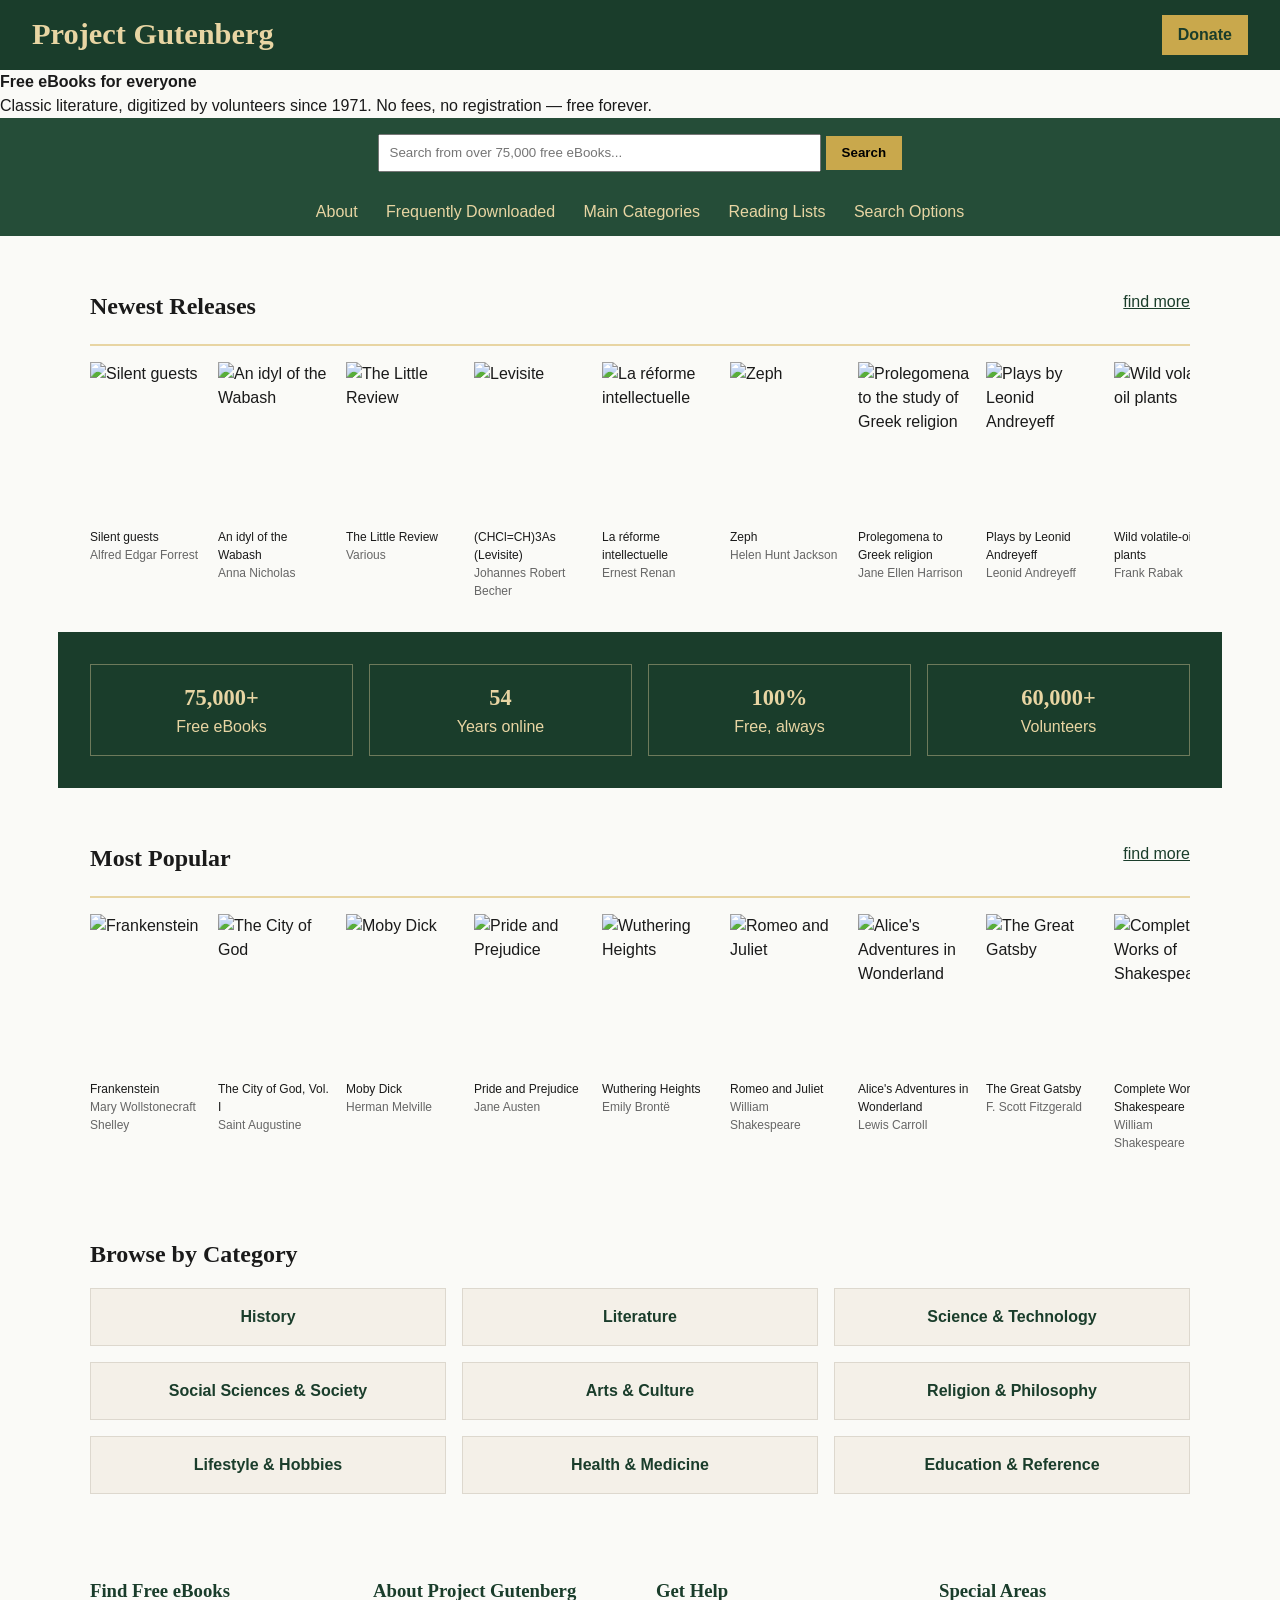
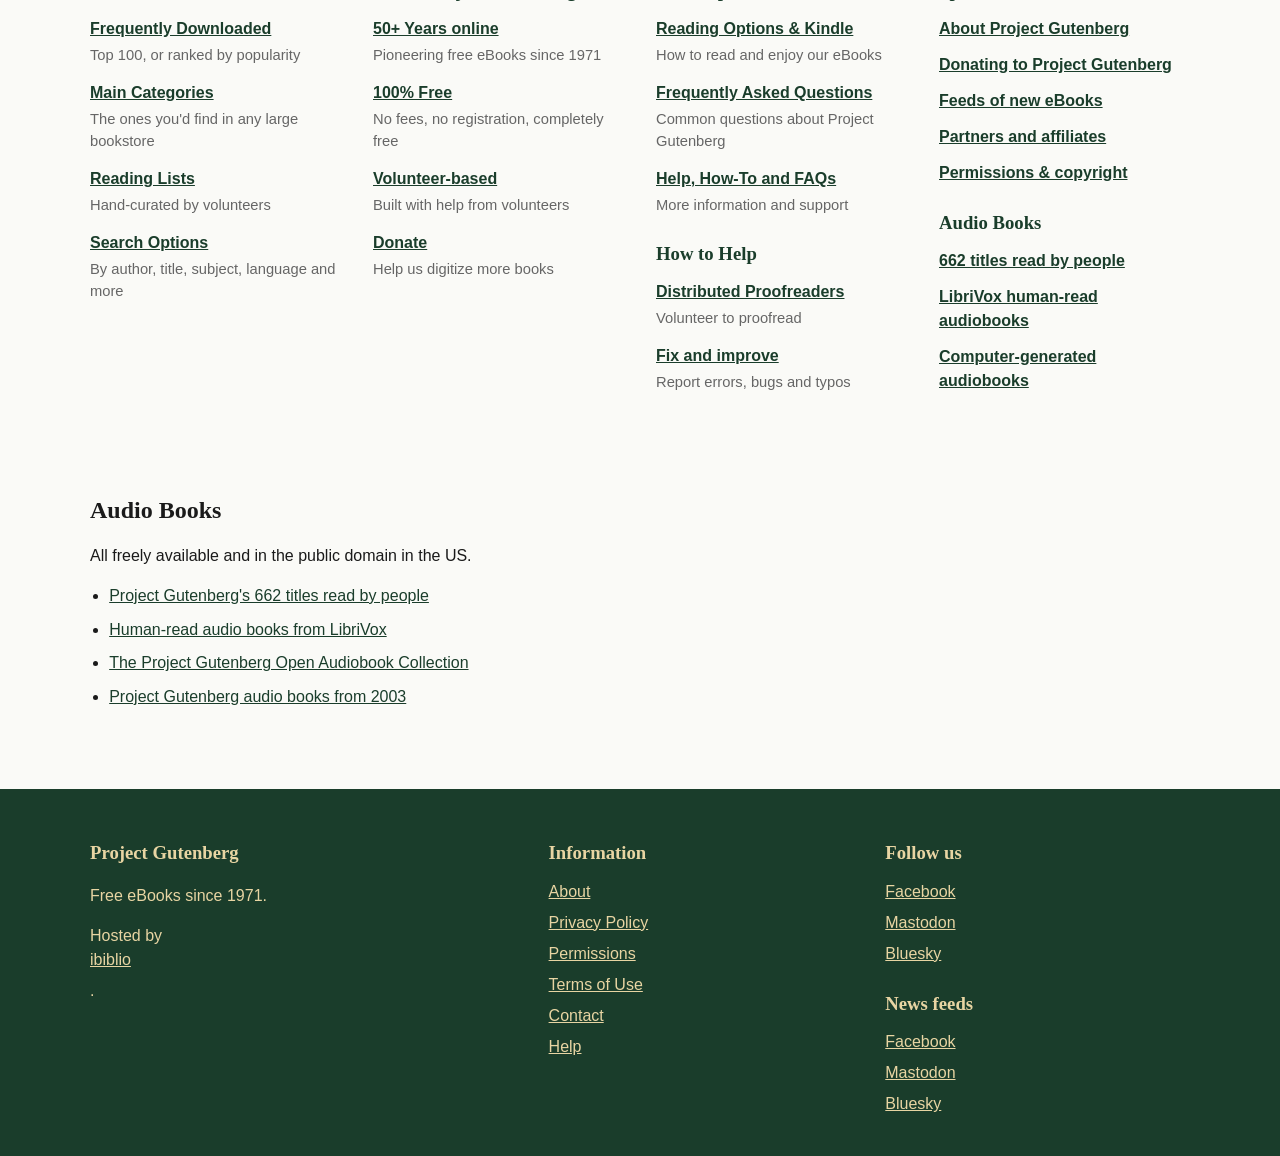
==== index.html @ 3a7bd83a "update the header" ====
<!DOCTYPE html>
<html lang="en">
<head>
  <meta charset="UTF-8">
  <meta name="viewport" content="width=device-width, initial-scale=1.0">
  <title>Free eBooks | Project Gutenberg</title>
  <link rel="stylesheet" href="style.css">
  <link href="https://fonts.googleapis.com/css2?family=Playfair+Display:wght@700&family=Source+Sans+3:wght@400;600&display=swap" rel="stylesheet">
</head>
<body>

  <header class="site-header">
    <div class="header-top">
      <a href="index.html" class="logo">Project Gutenberg</a>

      <a href="https://www.gutenberg.org/donate/" class="donate-btn">Donate</a>
    </div>

    <div>
      <strong>Free eBooks for everyone</strong><br>
      Classic literature, digitized by volunteers since 1971. No fees, no registration — free forever.
    </div>

    <div class="header-search">
      <form method="get" action="https://www.gutenberg.org/ebooks/search/">
        <input type="text" name="query" placeholder="Search from over 75,000 free eBooks...">
        <button type="submit">Search</button>
      </form>
    </div>

    <nav class="header-nav">
      <a href="about.html">About</a>
      <a href="frequently-downloaded.html">Frequently Downloaded</a>
      <a href="main-categories.html">Main Categories</a>
      <a href="reading-lists.html">Reading Lists</a>
      <a href="search-options.html">Search Options</a>
    </nav>
  </header>

  <main>

    <section class="shelf first-shelf">
      <div class="shelf-header">
        <h2>Newest Releases</h2>
        <a href="https://www.gutenberg.org/ebooks/search/?sort_order=release_date">find more</a>
      </div>

      <div class="book-row">
        <a href="https://www.gutenberg.org/ebooks/78254" class="book-card">
          <img src="https://www.gutenberg.org/cache/epub/78254/pg78254.cover.medium.jpg" alt="Silent guests">
          <span>Silent guests</span>
          <span class="book-author">Alfred Edgar Forrest</span>
        </a>

        <a href="https://www.gutenberg.org/ebooks/78253" class="book-card">
          <img src="https://www.gutenberg.org/cache/epub/78253/pg78253.cover.medium.jpg" alt="An idyl of the Wabash">
          <span>An idyl of the Wabash</span>
          <span class="book-author">Anna Nicholas</span>
        </a>

        <a href="https://www.gutenberg.org/ebooks/78252" class="book-card">
          <img src="https://www.gutenberg.org/cache/epub/78252/pg78252.cover.medium.jpg" alt="The Little Review">
          <span>The Little Review</span>
          <span class="book-author">Various</span>
        </a>

        <a href="https://www.gutenberg.org/ebooks/78251" class="book-card">
          <img src="https://www.gutenberg.org/cache/epub/78251/pg78251.cover.medium.jpg" alt="Levisite">
          <span>(CHCl=CH)3As (Levisite)</span>
          <span class="book-author">Johannes Robert Becher</span>
        </a>

        <a href="https://www.gutenberg.org/ebooks/78250" class="book-card">
          <img src="https://www.gutenberg.org/cache/epub/78250/pg78250.cover.medium.jpg" alt="La réforme intellectuelle">
          <span>La réforme intellectuelle</span>
          <span class="book-author">Ernest Renan</span>
        </a>

        <a href="https://www.gutenberg.org/ebooks/78249" class="book-card">
          <img src="https://www.gutenberg.org/cache/epub/78249/pg78249.cover.medium.jpg" alt="Zeph">
          <span>Zeph</span>
          <span class="book-author">Helen Hunt Jackson</span>
        </a>

        <a href="https://www.gutenberg.org/ebooks/78248" class="book-card">
          <img src="https://www.gutenberg.org/cache/epub/78248/pg78248.cover.medium.jpg" alt="Prolegomena to the study of Greek religion">
          <span>Prolegomena to Greek religion</span>
          <span class="book-author">Jane Ellen Harrison</span>
        </a>

        <a href="https://www.gutenberg.org/ebooks/78247" class="book-card">
          <img src="https://www.gutenberg.org/cache/epub/78247/pg78247.cover.medium.jpg" alt="Plays by Leonid Andreyeff">
          <span>Plays by Leonid Andreyeff</span>
          <span class="book-author">Leonid Andreyeff</span>
        </a>

        <a href="https://www.gutenberg.org/ebooks/78246" class="book-card">
          <img src="https://www.gutenberg.org/cache/epub/78246/pg78246.cover.medium.jpg" alt="Wild volatile-oil plants">
          <span>Wild volatile-oil plants</span>
          <span class="book-author">Frank Rabak</span>
        </a>

        <a href="https://www.gutenberg.org/ebooks/78245" class="book-card">
          <img src="https://www.gutenberg.org/cache/epub/78245/pg78245.cover.medium.jpg" alt="The Mudfog papers">
          <span>The Mudfog papers</span>
          <span class="book-author">Charles Dickens</span>
        </a>
      </div>
    </section>

    <section class="stats-strip">
      <div class="stats-grid">
        <div class="stat-box">
          <strong>75,000+</strong>
          <span>Free eBooks</span>
        </div>
        <div class="stat-box">
          <strong>54</strong>
          <span>Years online</span>
        </div>
        <div class="stat-box">
          <strong>100%</strong>
          <span>Free, always</span>
        </div>
        <div class="stat-box">
          <strong>60,000+</strong>
          <span>Volunteers</span>
        </div>
      </div>
    </section>

    <section class="shelf">
      <div class="shelf-header">
        <h2>Most Popular</h2>
        <a href="https://www.gutenberg.org/ebooks/search/?sort_order=downloads">find more</a>
      </div>

      <div class="book-row">
        <a href="https://www.gutenberg.org/ebooks/84" class="book-card">
          <img src="https://www.gutenberg.org/cache/epub/84/pg84.cover.medium.jpg" alt="Frankenstein">
          <span>Frankenstein</span>
          <span class="book-author">Mary Wollstonecraft Shelley</span>
        </a>

        <a href="https://www.gutenberg.org/ebooks/45304" class="book-card">
          <img src="https://www.gutenberg.org/cache/epub/45304/pg45304.cover.medium.jpg" alt="The City of God">
          <span>The City of God, Vol. I</span>
          <span class="book-author">Saint Augustine</span>
        </a>

        <a href="https://www.gutenberg.org/ebooks/2701" class="book-card">
          <img src="https://www.gutenberg.org/cache/epub/2701/pg2701.cover.medium.jpg" alt="Moby Dick">
          <span>Moby Dick</span>
          <span class="book-author">Herman Melville</span>
        </a>

        <a href="https://www.gutenberg.org/ebooks/1342" class="book-card">
          <img src="https://www.gutenberg.org/cache/epub/1342/pg1342.cover.medium.jpg" alt="Pride and Prejudice">
          <span>Pride and Prejudice</span>
          <span class="book-author">Jane Austen</span>
        </a>

        <a href="https://www.gutenberg.org/ebooks/768" class="book-card">
          <img src="https://www.gutenberg.org/cache/epub/768/pg768.cover.medium.jpg" alt="Wuthering Heights">
          <span>Wuthering Heights</span>
          <span class="book-author">Emily Brontë</span>
        </a>

        <a href="https://www.gutenberg.org/ebooks/1513" class="book-card">
          <img src="https://www.gutenberg.org/cache/epub/1513/pg1513.cover.medium.jpg" alt="Romeo and Juliet">
          <span>Romeo and Juliet</span>
          <span class="book-author">William Shakespeare</span>
        </a>

        <a href="https://www.gutenberg.org/ebooks/11" class="book-card">
          <img src="https://www.gutenberg.org/cache/epub/11/pg11.cover.medium.jpg" alt="Alice's Adventures in Wonderland">
          <span>Alice's Adventures in Wonderland</span>
          <span class="book-author">Lewis Carroll</span>
        </a>

        <a href="https://www.gutenberg.org/ebooks/64317" class="book-card">
          <img src="https://www.gutenberg.org/cache/epub/64317/pg64317.cover.medium.jpg" alt="The Great Gatsby">
          <span>The Great Gatsby</span>
          <span class="book-author">F. Scott Fitzgerald</span>
        </a>

        <a href="https://www.gutenberg.org/ebooks/100" class="book-card">
          <img src="https://www.gutenberg.org/cache/epub/100/pg100.cover.medium.jpg" alt="Complete Works of Shakespeare">
          <span>Complete Works of Shakespeare</span>
          <span class="book-author">William Shakespeare</span>
        </a>

        <a href="https://www.gutenberg.org/ebooks/2641" class="book-card">
          <img src="https://www.gutenberg.org/cache/epub/2641/pg2641.cover.medium.jpg" alt="A Room with a View">
          <span>A Room with a View</span>
          <span class="book-author">E. M. Forster</span>
        </a>
      </div>
    </section>

    <section class="categories">
      <h2>Browse by Category</h2>
      <div class="category-grid">
        <a href="https://www.gutenberg.org/ebooks/categories.html#history">History</a>
        <a href="https://www.gutenberg.org/ebooks/categories.html#literature">Literature</a>
        <a href="https://www.gutenberg.org/ebooks/categories.html#science-technology">Science &amp; Technology</a>
        <a href="https://www.gutenberg.org/ebooks/categories.html#social-sciences-society">Social Sciences &amp; Society</a>
        <a href="https://www.gutenberg.org/ebooks/categories.html#arts-culture">Arts &amp; Culture</a>
        <a href="https://www.gutenberg.org/ebooks/categories.html#religion-philosophy">Religion &amp; Philosophy</a>
        <a href="https://www.gutenberg.org/ebooks/categories.html#lifestyle-hobbies">Lifestyle &amp; Hobbies</a>
        <a href="https://www.gutenberg.org/ebooks/categories.html#health-medicine">Health &amp; Medicine</a>
        <a href="https://www.gutenberg.org/ebooks/categories.html#education-reference">Education &amp; Reference</a>
      </div>
    </section>

    <section class="links-section">
      <div class="links-col">
        <h3>Find Free eBooks</h3>
        <div class="link-item">
          <a href="https://www.gutenberg.org/browse/scores/top">Frequently Downloaded</a>
          <p>Top 100, or ranked by popularity</p>
        </div>
        <div class="link-item">
          <a href="https://www.gutenberg.org/ebooks/categories">Main Categories</a>
          <p>The ones you'd find in any large bookstore</p>
        </div>
        <div class="link-item">
          <a href="https://www.gutenberg.org/ebooks/bookshelf/">Reading Lists</a>
          <p>Hand-curated by volunteers</p>
        </div>
        <div class="link-item">
          <a href="https://www.gutenberg.org/ebooks/">Search Options</a>
          <p>By author, title, subject, language and more</p>
        </div>
      </div>

      <div class="links-col">
        <h3>About Project Gutenberg</h3>
        <div class="link-item">
          <a href="https://www.gutenberg.org/about/background/50years.html">50+ Years online</a>
          <p>Pioneering free eBooks since 1971</p>
        </div>
        <div class="link-item">
          <a href="https://www.gutenberg.org/about/">100% Free</a>
          <p>No fees, no registration, completely free</p>
        </div>
        <div class="link-item">
          <a href="https://www.gutenberg.org/about/">Volunteer-based</a>
          <p>Built with help from volunteers</p>
        </div>
        <div class="link-item">
          <a href="https://www.gutenberg.org/donate/">Donate</a>
          <p>Help us digitize more books</p>
        </div>
      </div>

      <div class="links-col">
        <h3>Get Help</h3>
        <div class="link-item">
          <a href="https://www.gutenberg.org/help/reading_options.html">Reading Options &amp; Kindle</a>
          <p>How to read and enjoy our eBooks</p>
        </div>
        <div class="link-item">
          <a href="https://www.gutenberg.org/help/faq.html">Frequently Asked Questions</a>
          <p>Common questions about Project Gutenberg</p>
        </div>
        <div class="link-item">
          <a href="https://www.gutenberg.org/help/">Help, How-To and FAQs</a>
          <p>More information and support</p>
        </div>

        <h3 class="subheading">How to Help</h3>
        <div class="link-item">
          <a href="https://www.pgdp.net">Distributed Proofreaders</a>
          <p>Volunteer to proofread</p>
        </div>
        <div class="link-item">
          <a href="https://www.gutenberg.org/help/errata.html">Fix and improve</a>
          <p>Report errors, bugs and typos</p>
        </div>
      </div>

      <div class="links-col">
        <h3>Special Areas</h3>
        <div class="link-list">
          <a href="https://www.gutenberg.org/about/">About Project Gutenberg</a>
          <a href="https://www.gutenberg.org/donate/">Donating to Project Gutenberg</a>
          <a href="https://www.gutenberg.org/ebooks/feeds.html">Feeds of new eBooks</a>
          <a href="https://www.gutenberg.org/about/partners_affiliates.html">Partners and affiliates</a>
          <a href="https://www.gutenberg.org/policy/permission.html">Permissions &amp; copyright</a>
        </div>

        <h3 class="subheading">Audio Books</h3>
        <div class="link-list">
          <a href="https://www.gutenberg.org/browse/categories/1">662 titles read by people</a>
          <a href="https://librivox.org">LibriVox human-read audiobooks</a>
          <a href="https://www.gutenberg.org/browse/categories/2">Computer-generated audiobooks</a>
        </div>
      </div>
    </section>

    <section class="audio-section">
      <h2>Audio Books</h2>
      <p>All freely available and in the public domain in the US.</p>
      <ul>
        <li><a href="https://www.gutenberg.org/browse/categories/1">Project Gutenberg's 662 titles read by people</a></li>
        <li><a href="https://librivox.org">Human-read audio books from LibriVox</a></li>
        <li><a href="https://marhamilresearch4.blob.core.windows.net/gutenberg-public/Website/index.html">The Project Gutenberg Open Audiobook Collection</a></li>
        <li><a href="https://www.gutenberg.org/browse/categories/2">Project Gutenberg audio books from 2003</a></li>
      </ul>
    </section>

  </main>

  <footer class="site-footer">
    <div class="footer-grid">
      <div>
        <h3>Project Gutenberg</h3>
        <p>Free eBooks since 1971.</p>
        <p>Hosted by <a href="https://www.ibiblio.org/">ibiblio</a>.</p>
      </div>

      <div>
        <h3>Information</h3>
        <a href="https://www.gutenberg.org/about/">About</a>
        <a href="https://www.gutenberg.org/policy/privacy_policy.html">Privacy Policy</a>
        <a href="https://www.gutenberg.org/policy/permission.html">Permissions</a>
        <a href="https://www.gutenberg.org/policy/terms_of_use.html">Terms of Use</a>
        <a href="https://www.gutenberg.org/about/contact_information.html">Contact</a>
        <a href="https://www.gutenberg.org/help/">Help</a>
      </div>

      <div>
        <h3>Follow us</h3>
        <a href="https://www.facebook.com/project.gutenberg">Facebook</a>
        <a href="https://mastodon.social/@gutenberg_org" rel="me">Mastodon</a>
        <a href="https://bsky.app/profile/gutenberg.org" rel="me">Bluesky</a>

        <h3 class="footer-space">News feeds</h3>
        <a href="https://www.facebook.com/gutenberg.new">Facebook</a>
        <a href="https://mastodon.social/@gutenberg_new" rel="me">Mastodon</a>
        <a href="https://bsky.app/profile/new.gutenberg.org" rel="me">Bluesky</a>
      </div>
    </div>
  </footer>

</body>
</html>
---- style.css ----
body {
  margin: 0;
  font-family: Arial, sans-serif;
  line-height: 1.5;
  background: #fafaf7;
  color: #1a1a1a;
}

img {
  max-width: 100%;
  display: block;
}

a {
  color: #1a3d2b;
}

h1, h2, h3 {
  font-family: Georgia, serif;
  margin-bottom: 0.75rem;
}

section {
  max-width: 1100px;
  margin: 0 auto;
  padding: 2rem;
}

/* header */
.site-header {
  position: sticky;
  top: 0;
}

.header-top {
  background: #1a3d2b;
  padding: 0.75rem 2rem;
  display: flex;
  justify-content: space-between;
  align-items: center;
}

.logo {
  color: #e8d5a3;
  text-decoration: none;
  font-family: Georgia, serif;
  font-size: 1.9rem;
  font-weight: bold;
}

.donate-btn {
  background: #c9a84c;
  color: #1a3d2b;
  padding: 0.5rem 1rem;
  text-decoration: none;
  font-weight: bold;
}

.header-tagline {
  background: #1a3d2b;
  color: #e8d5a3;
  text-align: center;
  padding: 0 2rem 1rem;
}

.header-tagline p {
  margin: 0 0 0.2rem 0;
}

.header-tagline span {
  color: #f5f5f5;
  font-size: 0.95rem;
}

.header-search {
  background: #254d38;
  text-align: center;
  padding: 1rem 2rem;
}

.header-search form {
  max-width: 600px;
  margin: 0 auto;
}

.header-search input {
  width: 70%;
  padding: 0.6rem;
}

.header-search button {
  padding: 0.6rem 1rem;
  background: #c9a84c;
  border: none;
  font-weight: bold;
}

.header-nav {
  background: #254d38;
  text-align: center;
  padding: 0.75rem 2rem;
}

.header-nav a {
  color: #e8d5a3;
  text-decoration: none;
  margin: 0 0.75rem;
}

/* shared blocks */
.shelf-header {
  display: flex;
  justify-content: space-between;
  align-items: center;
  border-bottom: 2px solid #e8d5a3;
  margin-bottom: 1rem;
  padding-bottom: 0.5rem;
}

.book-row {
  display: flex;
  gap: 1rem;
  overflow-x: auto;
}

.book-card {
  width: 112px;
  flex: 0 0 112px;
  text-decoration: none;
  color: #1a1a1a;
}

.book-card img {
  width: 112px;
  height: 160px;
  object-fit: cover;
  margin-bottom: 0.4rem;
}

.book-card span {
  display: block;
  font-size: 0.75rem;
}

.book-author {
  color: #666;
  font-size: 0.7rem;
}

/* stats */
.stats-strip {
  background: #1a3d2b;
  padding: 2rem;
}

.stats-grid {
  max-width: 1100px;
  margin: 0 auto;
  display: flex;
  gap: 1rem;
  justify-content: space-between;
}

.stat-box {
  flex: 1;
  text-align: center;
  border: 1px solid rgba(232, 213, 163, 0.4);
  padding: 1rem 0.5rem;
  color: #e8d5a3;
}

.stat-box strong {
  display: block;
  font-family: Georgia, serif;
  font-size: 1.4rem;
}

/* categories and links */
.category-grid {
  display: grid;
  grid-template-columns: repeat(3, 1fr);
  gap: 1rem;
  margin-top: 1rem;
}

.category-grid a {
  display: block;
  background: #f4f0e8;
  border: 1px solid #ddd8ce;
  text-align: center;
  padding: 1rem;
  text-decoration: none;
  font-weight: bold;
}

.links-section {
  display: grid;
  grid-template-columns: repeat(4, 1fr);
  gap: 2rem;
}

.links-col h3 {
  color: #1a3d2b;
}

.links-col a {
  display: block;
  margin-top: 0.75rem;
  font-weight: bold;
}

.links-col p {
  margin-top: 0.2rem;
  color: #666;
  font-size: 0.92rem;
}

.subheading,
.footer-space {
  margin-top: 1.5rem;
}

.audio-section ul,
.audio-section ol {
  padding-left: 1.2rem;
}

.audio-section li {
  margin-bottom: 0.6rem;
}

/* footer */
.site-footer {
  background: #1a3d2b;
  padding: 2rem;
  margin-top: 2rem;
}

.footer-grid {
  max-width: 1100px;
  margin: 0 auto;
  display: grid;
  grid-template-columns: 1.4fr 1fr 1fr;
  gap: 2rem;
}

.site-footer h3,
.site-footer p,
.site-footer a {
  color: #e8d5a3;
}

.site-footer a {
  display: block;
  margin-bottom: 0.45rem;
}
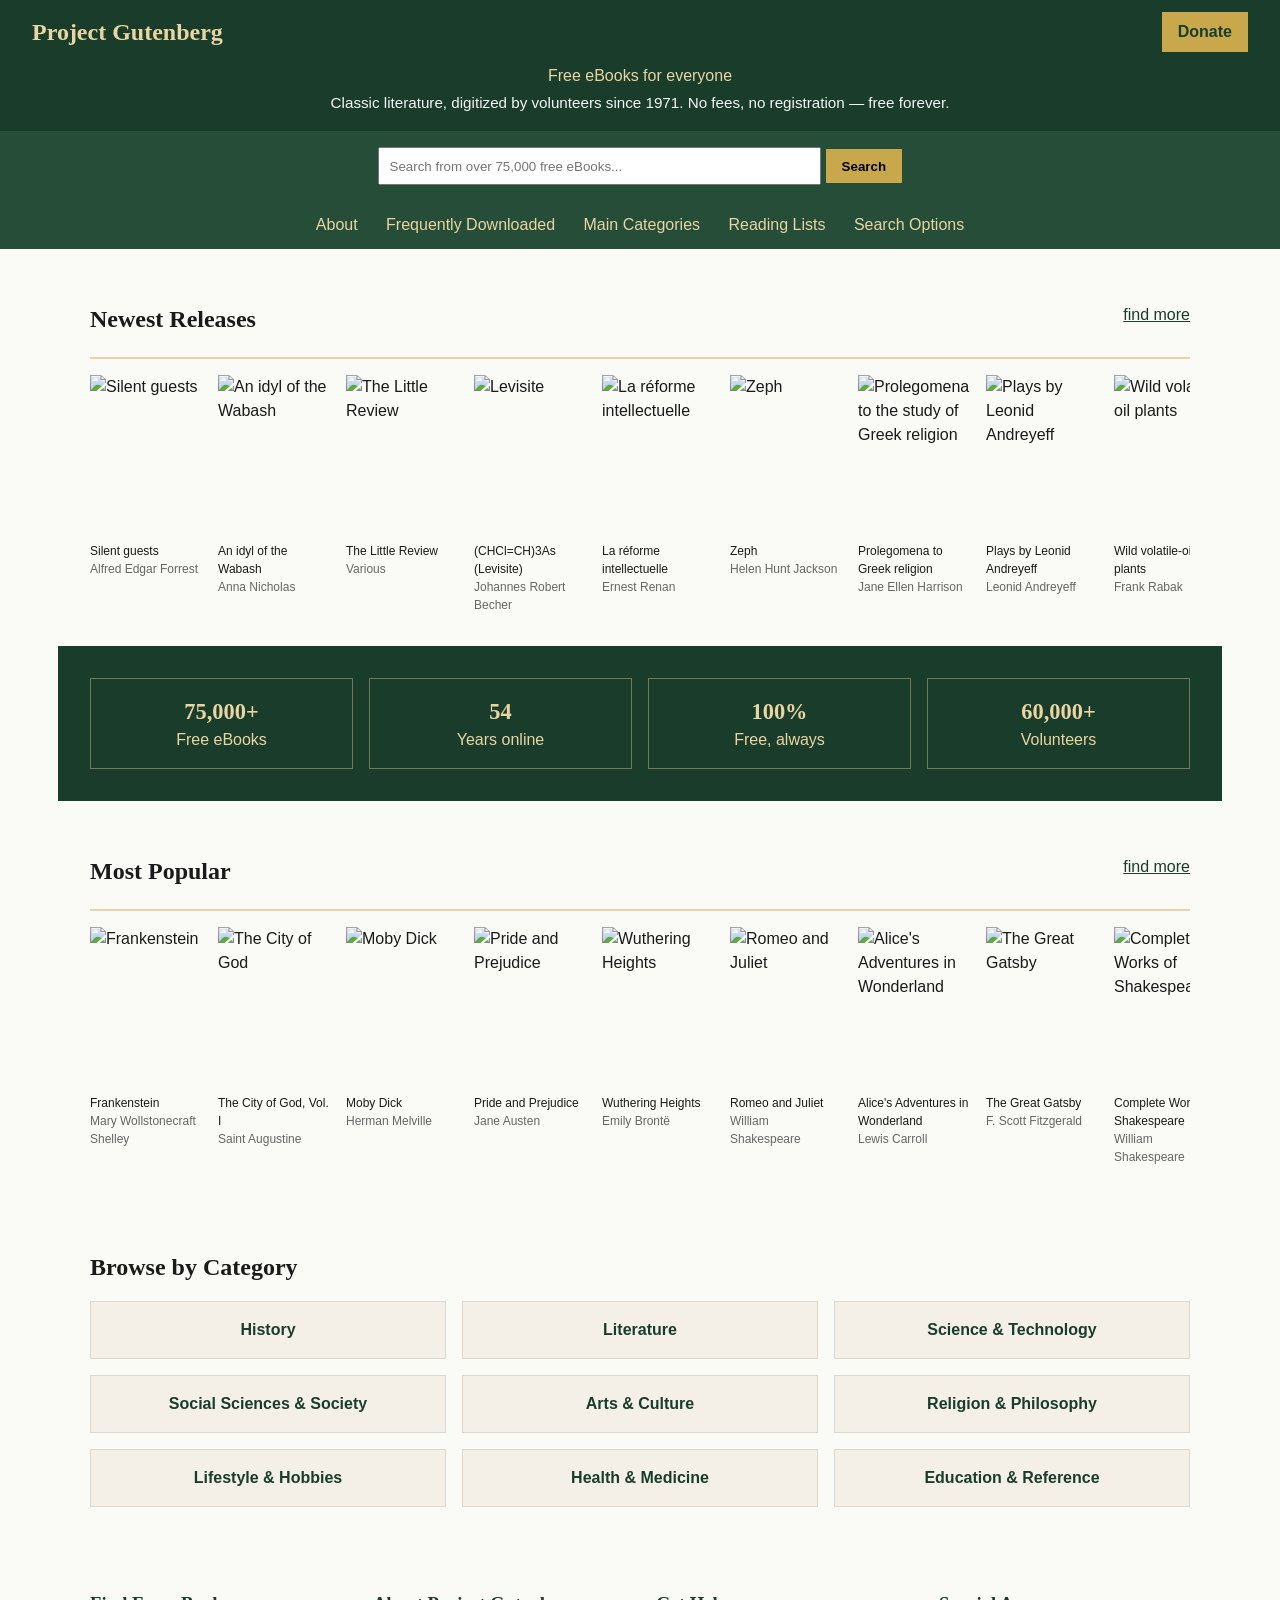
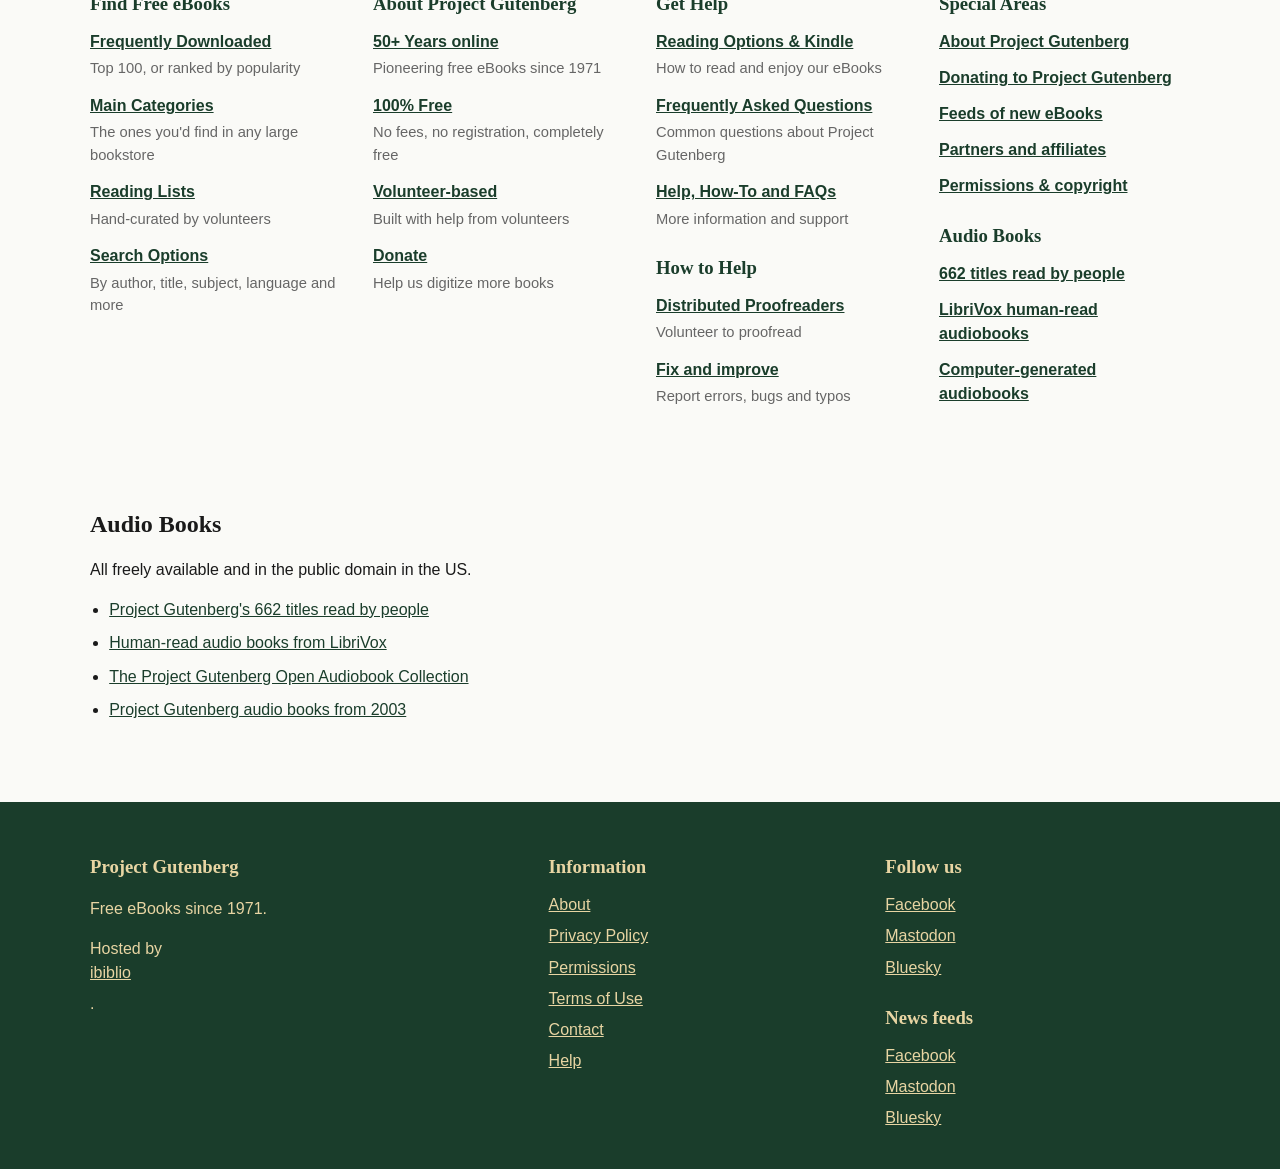
==== commit 87894fde: "update the logo" ====
--- a/index.html
+++ b/index.html
@@ -16,9 +16,9 @@
       <a href="https://www.gutenberg.org/donate/" class="donate-btn">Donate</a>
     </div>
 
-    <div>
-      <strong>Free eBooks for everyone</strong><br>
-      Classic literature, digitized by volunteers since 1971. No fees, no registration — free forever.
+    <div class="header-tagline">
+      <p>Free eBooks for everyone</p>
+      <span>Classic literature, digitized by volunteers since 1971. No fees, no registration — free forever.</span>
     </div>
 
     <div class="header-search">
--- a/style.css
+++ b/style.css
@@ -44,7 +44,7 @@
   color: #e8d5a3;
   text-decoration: none;
   font-family: Georgia, serif;
-  font-size: 1.9rem;
+  font-size: 1.5rem;
   font-weight: bold;
 }
 
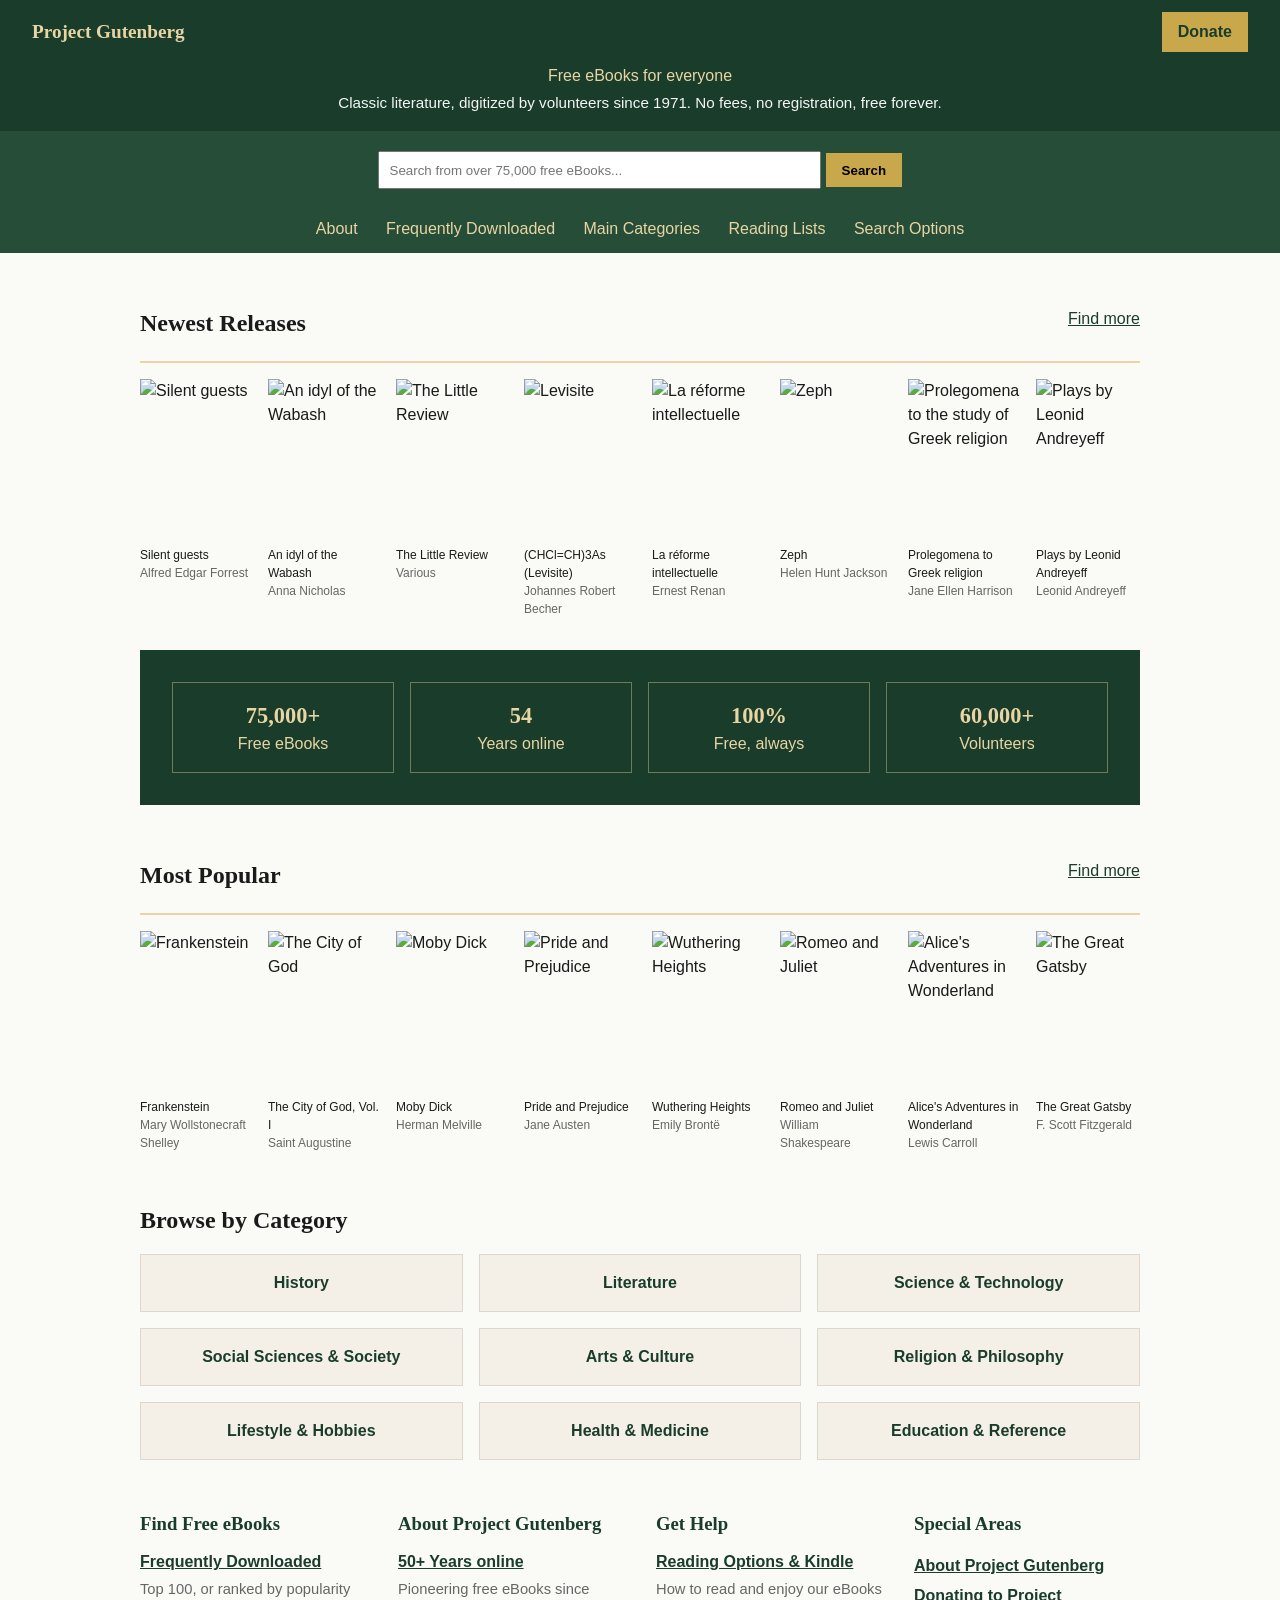
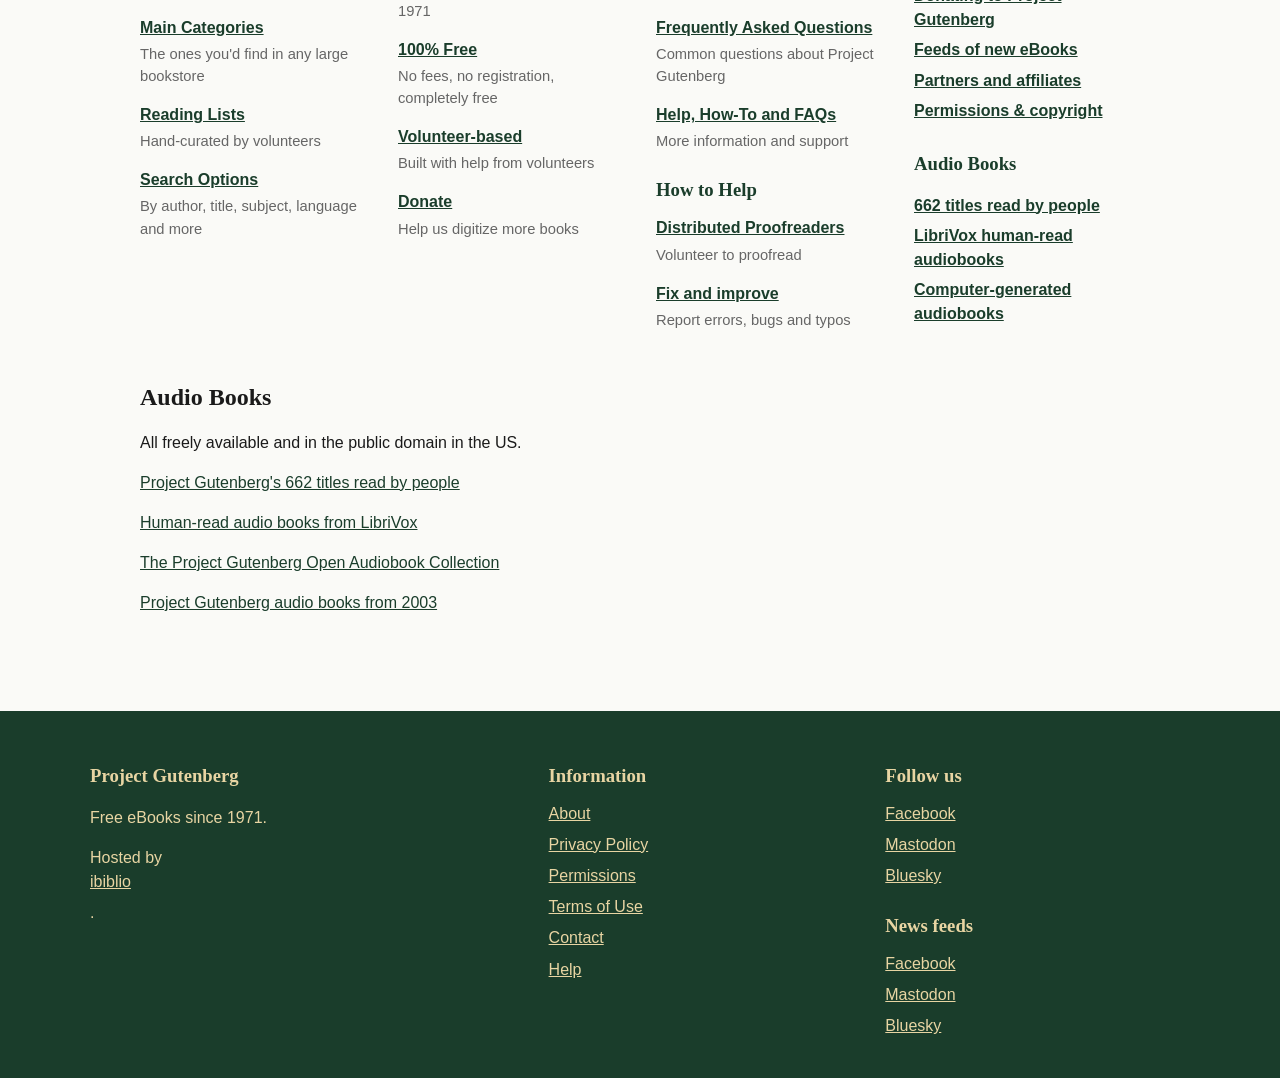
==== commit ec901928: "updated css and pages accordingly" ====
--- a/index.html
+++ b/index.html
@@ -5,20 +5,18 @@
   <meta name="viewport" content="width=device-width, initial-scale=1.0">
   <title>Free eBooks | Project Gutenberg</title>
   <link rel="stylesheet" href="style.css">
-  <link href="https://fonts.googleapis.com/css2?family=Playfair+Display:wght@700&family=Source+Sans+3:wght@400;600&display=swap" rel="stylesheet">
 </head>
 <body>
 
   <header class="site-header">
     <div class="header-top">
       <a href="index.html" class="logo">Project Gutenberg</a>
-
       <a href="https://www.gutenberg.org/donate/" class="donate-btn">Donate</a>
     </div>
 
     <div class="header-tagline">
       <p>Free eBooks for everyone</p>
-      <span>Classic literature, digitized by volunteers since 1971. No fees, no registration — free forever.</span>
+      <span>Classic literature, digitized by volunteers since 1971. No fees, no registration, free forever.</span>
     </div>
 
     <div class="header-search">
@@ -38,11 +36,10 @@
   </header>
 
   <main>
-
-    <section class="shelf first-shelf">
+    <section>
       <div class="shelf-header">
         <h2>Newest Releases</h2>
-        <a href="https://www.gutenberg.org/ebooks/search/?sort_order=release_date">find more</a>
+        <a href="https://www.gutenberg.org/ebooks/search/?sort_order=release_date">Find more</a>
       </div>
 
       <div class="book-row">
@@ -129,10 +126,10 @@
       </div>
     </section>
 
-    <section class="shelf">
+    <section>
       <div class="shelf-header">
         <h2>Most Popular</h2>
-        <a href="https://www.gutenberg.org/ebooks/search/?sort_order=downloads">find more</a>
+        <a href="https://www.gutenberg.org/ebooks/search/?sort_order=downloads">Find more</a>
       </div>
 
       <div class="book-row">
@@ -198,7 +195,7 @@
       </div>
     </section>
 
-    <section class="categories">
+    <section>
       <h2>Browse by Category</h2>
       <div class="category-grid">
         <a href="https://www.gutenberg.org/ebooks/categories.html#history">History</a>
@@ -216,68 +213,51 @@
     <section class="links-section">
       <div class="links-col">
         <h3>Find Free eBooks</h3>
-        <div class="link-item">
-          <a href="https://www.gutenberg.org/browse/scores/top">Frequently Downloaded</a>
-          <p>Top 100, or ranked by popularity</p>
-        </div>
-        <div class="link-item">
-          <a href="https://www.gutenberg.org/ebooks/categories">Main Categories</a>
-          <p>The ones you'd find in any large bookstore</p>
-        </div>
-        <div class="link-item">
-          <a href="https://www.gutenberg.org/ebooks/bookshelf/">Reading Lists</a>
-          <p>Hand-curated by volunteers</p>
-        </div>
-        <div class="link-item">
-          <a href="https://www.gutenberg.org/ebooks/">Search Options</a>
-          <p>By author, title, subject, language and more</p>
-        </div>
+        <a href="https://www.gutenberg.org/browse/scores/top">Frequently Downloaded</a>
+        <p>Top 100, or ranked by popularity</p>
+
+        <a href="https://www.gutenberg.org/ebooks/categories">Main Categories</a>
+        <p>The ones you'd find in any large bookstore</p>
+
+        <a href="https://www.gutenberg.org/ebooks/bookshelf/">Reading Lists</a>
+        <p>Hand-curated by volunteers</p>
+
+        <a href="https://www.gutenberg.org/ebooks/">Search Options</a>
+        <p>By author, title, subject, language and more</p>
       </div>
 
       <div class="links-col">
         <h3>About Project Gutenberg</h3>
-        <div class="link-item">
-          <a href="https://www.gutenberg.org/about/background/50years.html">50+ Years online</a>
-          <p>Pioneering free eBooks since 1971</p>
-        </div>
-        <div class="link-item">
-          <a href="https://www.gutenberg.org/about/">100% Free</a>
-          <p>No fees, no registration, completely free</p>
-        </div>
-        <div class="link-item">
-          <a href="https://www.gutenberg.org/about/">Volunteer-based</a>
-          <p>Built with help from volunteers</p>
-        </div>
-        <div class="link-item">
-          <a href="https://www.gutenberg.org/donate/">Donate</a>
-          <p>Help us digitize more books</p>
-        </div>
+        <a href="https://www.gutenberg.org/about/background/50years.html">50+ Years online</a>
+        <p>Pioneering free eBooks since 1971</p>
+
+        <a href="https://www.gutenberg.org/about/">100% Free</a>
+        <p>No fees, no registration, completely free</p>
+
+        <a href="https://www.gutenberg.org/about/">Volunteer-based</a>
+        <p>Built with help from volunteers</p>
+
+        <a href="https://www.gutenberg.org/donate/">Donate</a>
+        <p>Help us digitize more books</p>
       </div>
 
       <div class="links-col">
         <h3>Get Help</h3>
-        <div class="link-item">
-          <a href="https://www.gutenberg.org/help/reading_options.html">Reading Options &amp; Kindle</a>
-          <p>How to read and enjoy our eBooks</p>
-        </div>
-        <div class="link-item">
-          <a href="https://www.gutenberg.org/help/faq.html">Frequently Asked Questions</a>
-          <p>Common questions about Project Gutenberg</p>
-        </div>
-        <div class="link-item">
-          <a href="https://www.gutenberg.org/help/">Help, How-To and FAQs</a>
-          <p>More information and support</p>
-        </div>
+        <a href="https://www.gutenberg.org/help/reading_options.html">Reading Options &amp; Kindle</a>
+        <p>How to read and enjoy our eBooks</p>
+
+        <a href="https://www.gutenberg.org/help/faq.html">Frequently Asked Questions</a>
+        <p>Common questions about Project Gutenberg</p>
+
+        <a href="https://www.gutenberg.org/help/">Help, How-To and FAQs</a>
+        <p>More information and support</p>
 
         <h3 class="subheading">How to Help</h3>
-        <div class="link-item">
-          <a href="https://www.pgdp.net">Distributed Proofreaders</a>
-          <p>Volunteer to proofread</p>
-        </div>
-        <div class="link-item">
-          <a href="https://www.gutenberg.org/help/errata.html">Fix and improve</a>
-          <p>Report errors, bugs and typos</p>
-        </div>
+        <a href="https://www.pgdp.net">Distributed Proofreaders</a>
+        <p>Volunteer to proofread</p>
+
+        <a href="https://www.gutenberg.org/help/errata.html">Fix and improve</a>
+        <p>Report errors, bugs and typos</p>
       </div>
 
       <div class="links-col">
@@ -299,17 +279,14 @@
       </div>
     </section>
 
-    <section class="audio-section">
+    <section>
       <h2>Audio Books</h2>
       <p>All freely available and in the public domain in the US.</p>
-      <ul>
-        <li><a href="https://www.gutenberg.org/browse/categories/1">Project Gutenberg's 662 titles read by people</a></li>
-        <li><a href="https://librivox.org">Human-read audio books from LibriVox</a></li>
-        <li><a href="https://marhamilresearch4.blob.core.windows.net/gutenberg-public/Website/index.html">The Project Gutenberg Open Audiobook Collection</a></li>
-        <li><a href="https://www.gutenberg.org/browse/categories/2">Project Gutenberg audio books from 2003</a></li>
-      </ul>
-    </section>
-
+      <p><a href="https://www.gutenberg.org/browse/categories/1">Project Gutenberg's 662 titles read by people</a></p>
+      <p><a href="https://librivox.org">Human-read audio books from LibriVox</a></p>
+      <p><a href="https://marhamilresearch4.blob.core.windows.net/gutenberg-public/Website/index.html">The Project Gutenberg Open Audiobook Collection</a></p>
+      <p><a href="https://www.gutenberg.org/browse/categories/2">Project Gutenberg audio books from 2003</a></p>
+    </section>
   </main>
 
   <footer class="site-footer">
--- a/style.css
+++ b/style.css
@@ -21,16 +21,10 @@
 }
 
 section {
-  max-width: 1100px;
-  margin: 0 auto;
-  padding: 2rem;
+  margin-bottom: 2rem;
 }
 
 /* header */
-.site-header {
-  position: sticky;
-  top: 0;
-}
 
 .header-top {
   background: #1a3d2b;
@@ -44,7 +38,7 @@
   color: #e8d5a3;
   text-decoration: none;
   font-family: Georgia, serif;
-  font-size: 1.5rem;
+  font-size: 1.2rem;
   font-weight: bold;
 }
 
@@ -86,13 +80,6 @@
 .header-search input {
   width: 70%;
   padding: 0.6rem;
-}
-
-.header-search button {
-  padding: 0.6rem 1rem;
-  background: #c9a84c;
-  border: none;
-  font-weight: bold;
 }
 
 .header-nav {
@@ -220,15 +207,6 @@
   margin-top: 1.5rem;
 }
 
-.audio-section ul,
-.audio-section ol {
-  padding-left: 1.2rem;
-}
-
-.audio-section li {
-  margin-bottom: 0.6rem;
-}
-
 /* footer */
 .site-footer {
   background: #1a3d2b;
@@ -253,4 +231,34 @@
 .site-footer a {
   display: block;
   margin-bottom: 0.45rem;
+}
+
+/* search page */
+main {
+  max-width: 1000px;
+  margin: 0 auto;
+  padding: 2rem;
+}
+
+p {
+  margin-bottom: 1rem;
+}
+
+input,
+select {
+  width: 100%;
+  padding: 0.55rem;
+  margin-top: 0.25rem;
+}
+
+button {
+  padding: 0.6rem 1rem;
+  background: #c9a84c;
+  border: none;
+  font-weight: bold;
+}
+
+.link-list a {
+  display: inline-block;
+  margin: 0.2rem 0.45rem 0.2rem 0;
 }
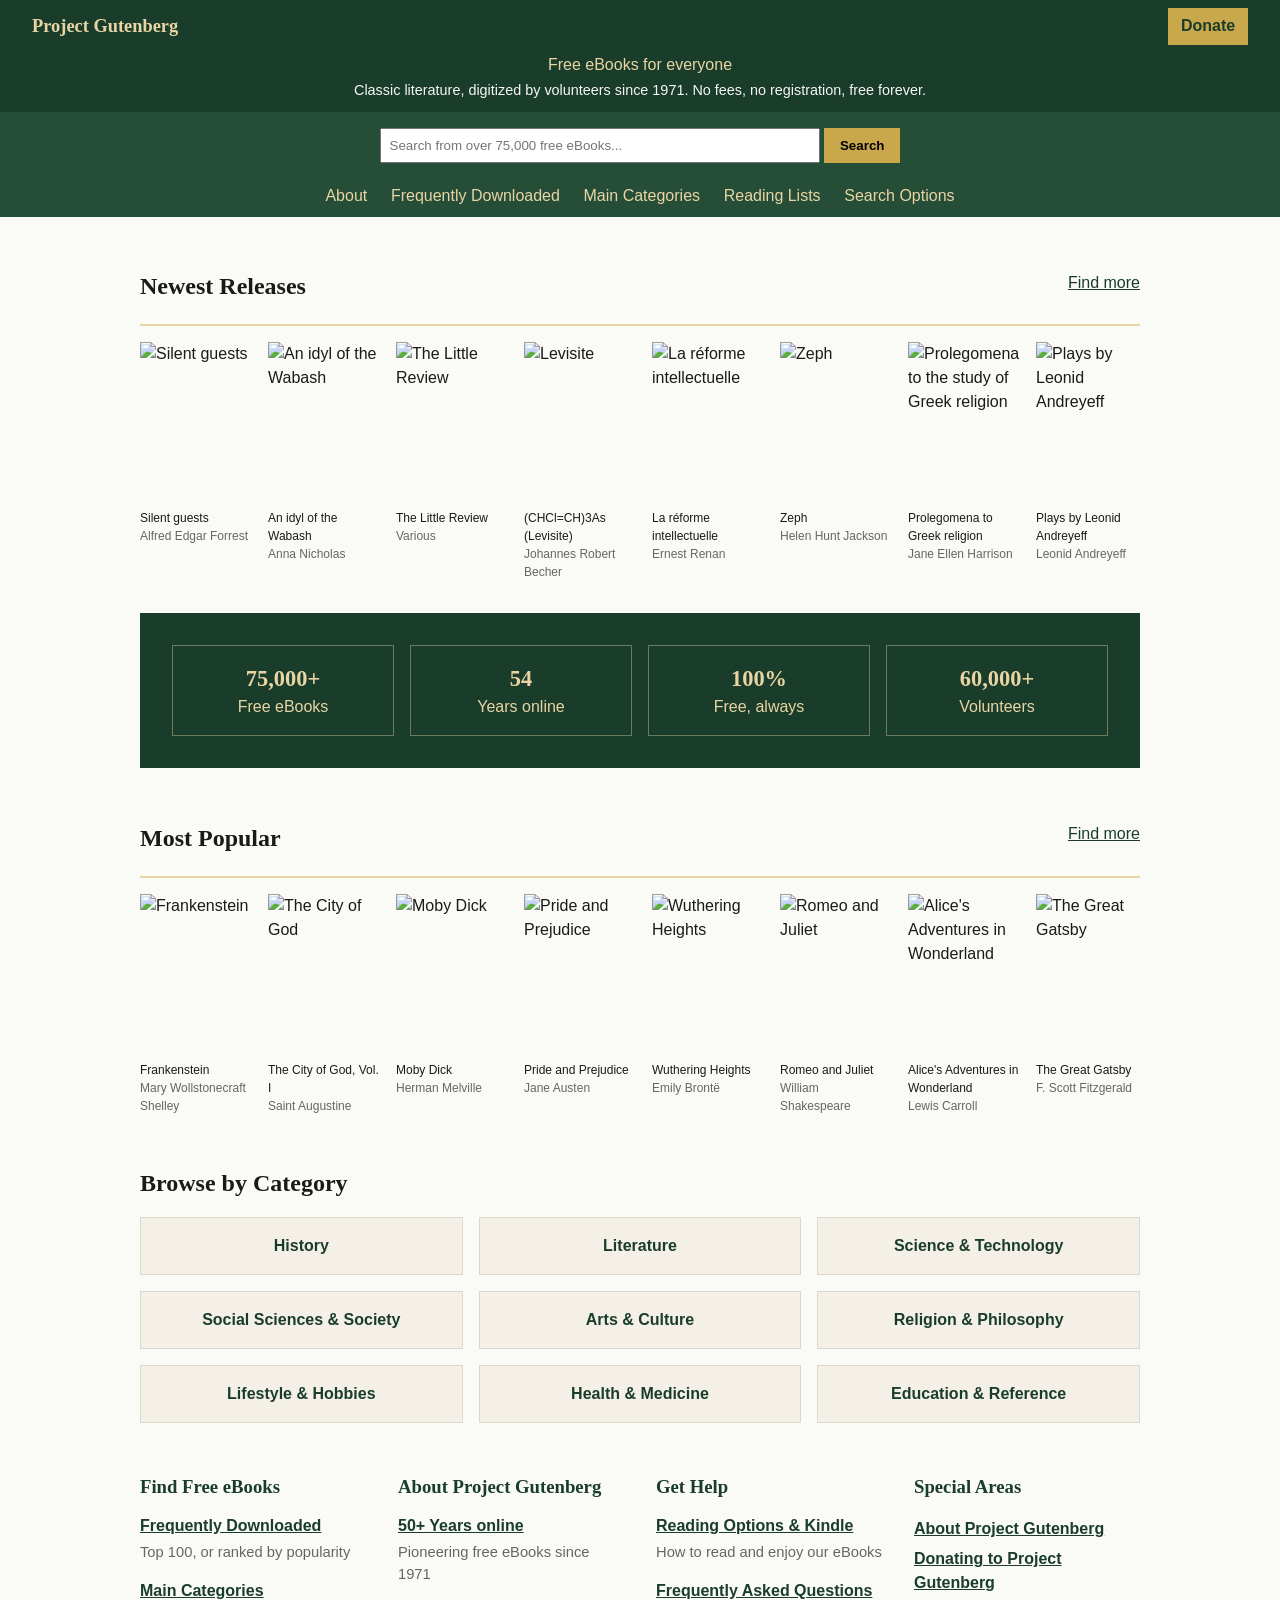
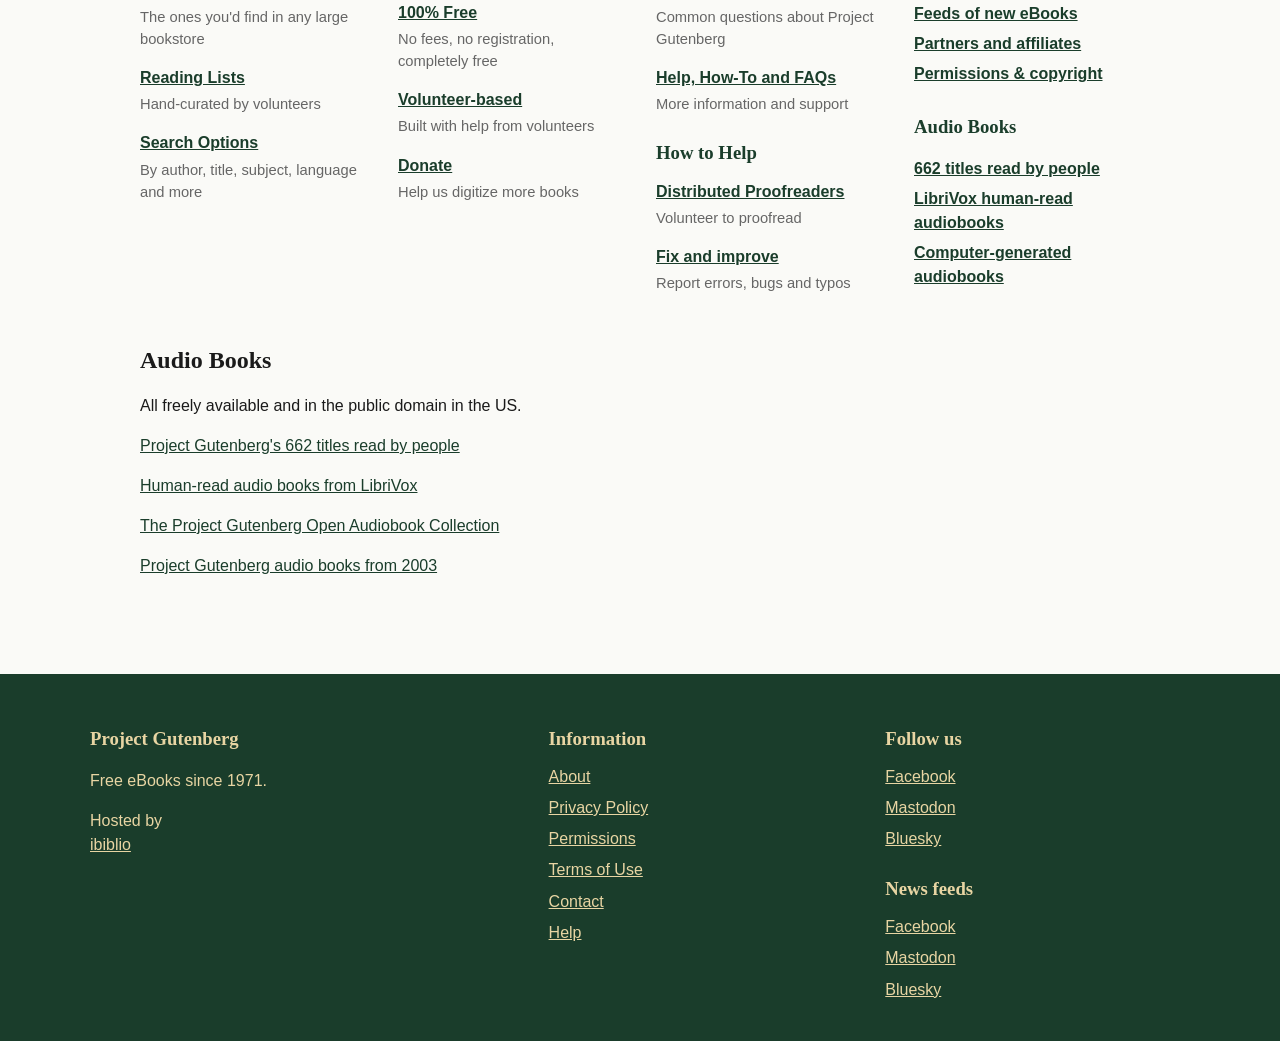
==== commit 5120a11b: "add comments" ====
--- a/index.html
+++ b/index.html
@@ -1,24 +1,33 @@
 <!DOCTYPE html>
 <html lang="en">
 <head>
+  <!-- Basic document setup -->
+  <!-- Simplified from the original head section:
+       removed extra metadata such as Open Graph tags,
+       verification tags, favicon links, and Gutenberg global stylesheet -->
   <meta charset="UTF-8">
   <meta name="viewport" content="width=device-width, initial-scale=1.0">
+  <!-- Original page title kept -->
   <title>Free eBooks | Project Gutenberg</title>
+  <!-- Used a custom local css stylesheet for the redesign-->
   <link rel="stylesheet" href="style.css">
 </head>
 <body>
-
+  <!--Top header row with the site text logo and a donate button-->
   <header class="site-header">
     <div class="header-top">
       <a href="index.html" class="logo">Project Gutenberg</a>
       <a href="https://www.gutenberg.org/donate/" class="donate-btn">Donate</a>
     </div>
 
+    <!--Intro/tagline area-->
+    <!--This replaces the original slogan + sub-slogan block with a shorter summary on the top of the search bar-->
     <div class="header-tagline">
       <p>Free eBooks for everyone</p>
       <span>Classic literature, digitized by volunteers since 1971. No fees, no registration, free forever.</span>
     </div>
 
+    <!--Same function as original search form, but simple-->
     <div class="header-search">
       <form method="get" action="https://www.gutenberg.org/ebooks/search/">
         <input type="text" name="query" placeholder="Search from over 75,000 free eBooks...">
@@ -26,6 +35,7 @@
       </form>
     </div>
 
+    <!--main navigation bar to the redesigned pages-->
     <nav class="header-nav">
       <a href="about.html">About</a>
       <a href="frequently-downloaded.html">Frequently Downloaded</a>
@@ -105,6 +115,7 @@
       </div>
     </section>
 
+    <!--Newly added section that summarizes key Gutenberg facts in a more modern way-->
     <section class="stats-strip">
       <div class="stats-grid">
         <div class="stat-box">
@@ -210,6 +221,7 @@
       </div>
     </section>
 
+    <!--This section combines and simplifies several original homepage info boxes-->
     <section class="links-section">
       <div class="links-col">
         <h3>Find Free eBooks</h3>
@@ -294,7 +306,7 @@
       <div>
         <h3>Project Gutenberg</h3>
         <p>Free eBooks since 1971.</p>
-        <p>Hosted by <a href="https://www.ibiblio.org/">ibiblio</a>.</p>
+        <p>Hosted by <a href="https://www.ibiblio.org/">ibiblio</a></p>
       </div>
 
       <div>
--- a/style.css
+++ b/style.css
@@ -1,3 +1,15 @@
+/* 
+  GLOBAL PAGE STYLING
+  These rules set the basic look of the whole website.
+
+  Purpose:
+  - create a clean and readable base style for all pages
+  - keep the design simple and consistent across the redesigned pages
+  - replace the much more complex original Gutenberg styling with a lighter custom stylesheet
+*/
+
+
+/* Removes browser's default outer spacing, sets the main font across pages*/
 body {
   margin: 0;
   font-family: Arial, sans-serif;
@@ -6,46 +18,53 @@
   color: #1a1a1a;
 }
 
+/* prevents images from overflowing their container, removes extra spacing under images*/
 img {
   max-width: 100%;
   display: block;
 }
 
+/* standard link color used across the site*/
 a {
   color: #1a3d2b;
 }
 
+/* Serif font to create a more classic look, adding space below headings */
 h1, h2, h3 {
   font-family: Georgia, serif;
   margin-bottom: 0.75rem;
 }
 
+/* adds spacing spacing between major content blocks */
 section {
   margin-bottom: 2rem;
 }
 
 /* header */
 
+/* dark green header (top), padding to make it shorter, flex: placing logo and button in one horizontal row, push elements left and right */
 .header-top {
   background: #1a3d2b;
-  padding: 0.75rem 2rem;
+  padding: 0.5rem 2rem;
   display: flex;
   justify-content: space-between;
   align-items: center;
 }
 
+/* color, no underline, slightly larger than normal text, bold */
 .logo {
   color: #e8d5a3;
   text-decoration: none;
   font-family: Georgia, serif;
-  font-size: 1.2rem;
-  font-weight: bold;
-}
-
+  font-size: 1.15rem;
+  font-weight: bold;
+}
+
+/* inner spacing to make it look like a button */
 .donate-btn {
   background: #c9a84c;
   color: #1a3d2b;
-  padding: 0.5rem 1rem;
+  padding: 0.4rem 0.8rem;
   text-decoration: none;
   font-weight: bold;
 }
@@ -54,22 +73,23 @@
   background: #1a3d2b;
   color: #e8d5a3;
   text-align: center;
-  padding: 0 2rem 1rem;
+  padding: 0 2rem 0.6rem;
 }
 
 .header-tagline p {
-  margin: 0 0 0.2rem 0;
+  margin: 0 0 0.1rem 0;
 }
 
 .header-tagline span {
   color: #f5f5f5;
-  font-size: 0.95rem;
-}
-
+  font-size: 0.9rem;
+}
+
+/* centering search bar, spacing inside the search bar area */
 .header-search {
   background: #254d38;
   text-align: center;
-  padding: 1rem 2rem;
+  padding: 0.75rem 2rem;
 }
 
 .header-search form {
@@ -79,19 +99,19 @@
 
 .header-search input {
   width: 70%;
-  padding: 0.6rem;
+  padding: 0.5rem;
 }
 
 .header-nav {
   background: #254d38;
   text-align: center;
-  padding: 0.75rem 2rem;
+  padding: 0.55rem 2rem;
 }
 
 .header-nav a {
   color: #e8d5a3;
   text-decoration: none;
-  margin: 0 0.75rem;
+  margin: 0 0.6rem;
 }
 
 /* shared blocks */
@@ -104,6 +124,7 @@
   padding-bottom: 0.5rem;
 }
 
+/* displays book cards in one row, overflow: allows horizontal scrolling if there are too many books for the screen */
 .book-row {
   display: flex;
   gap: 1rem;
@@ -117,6 +138,7 @@
   color: #1a1a1a;
 }
 
+/* fixed width matches the card width, small text between image and text */
 .book-card img {
   width: 112px;
   height: 160px;
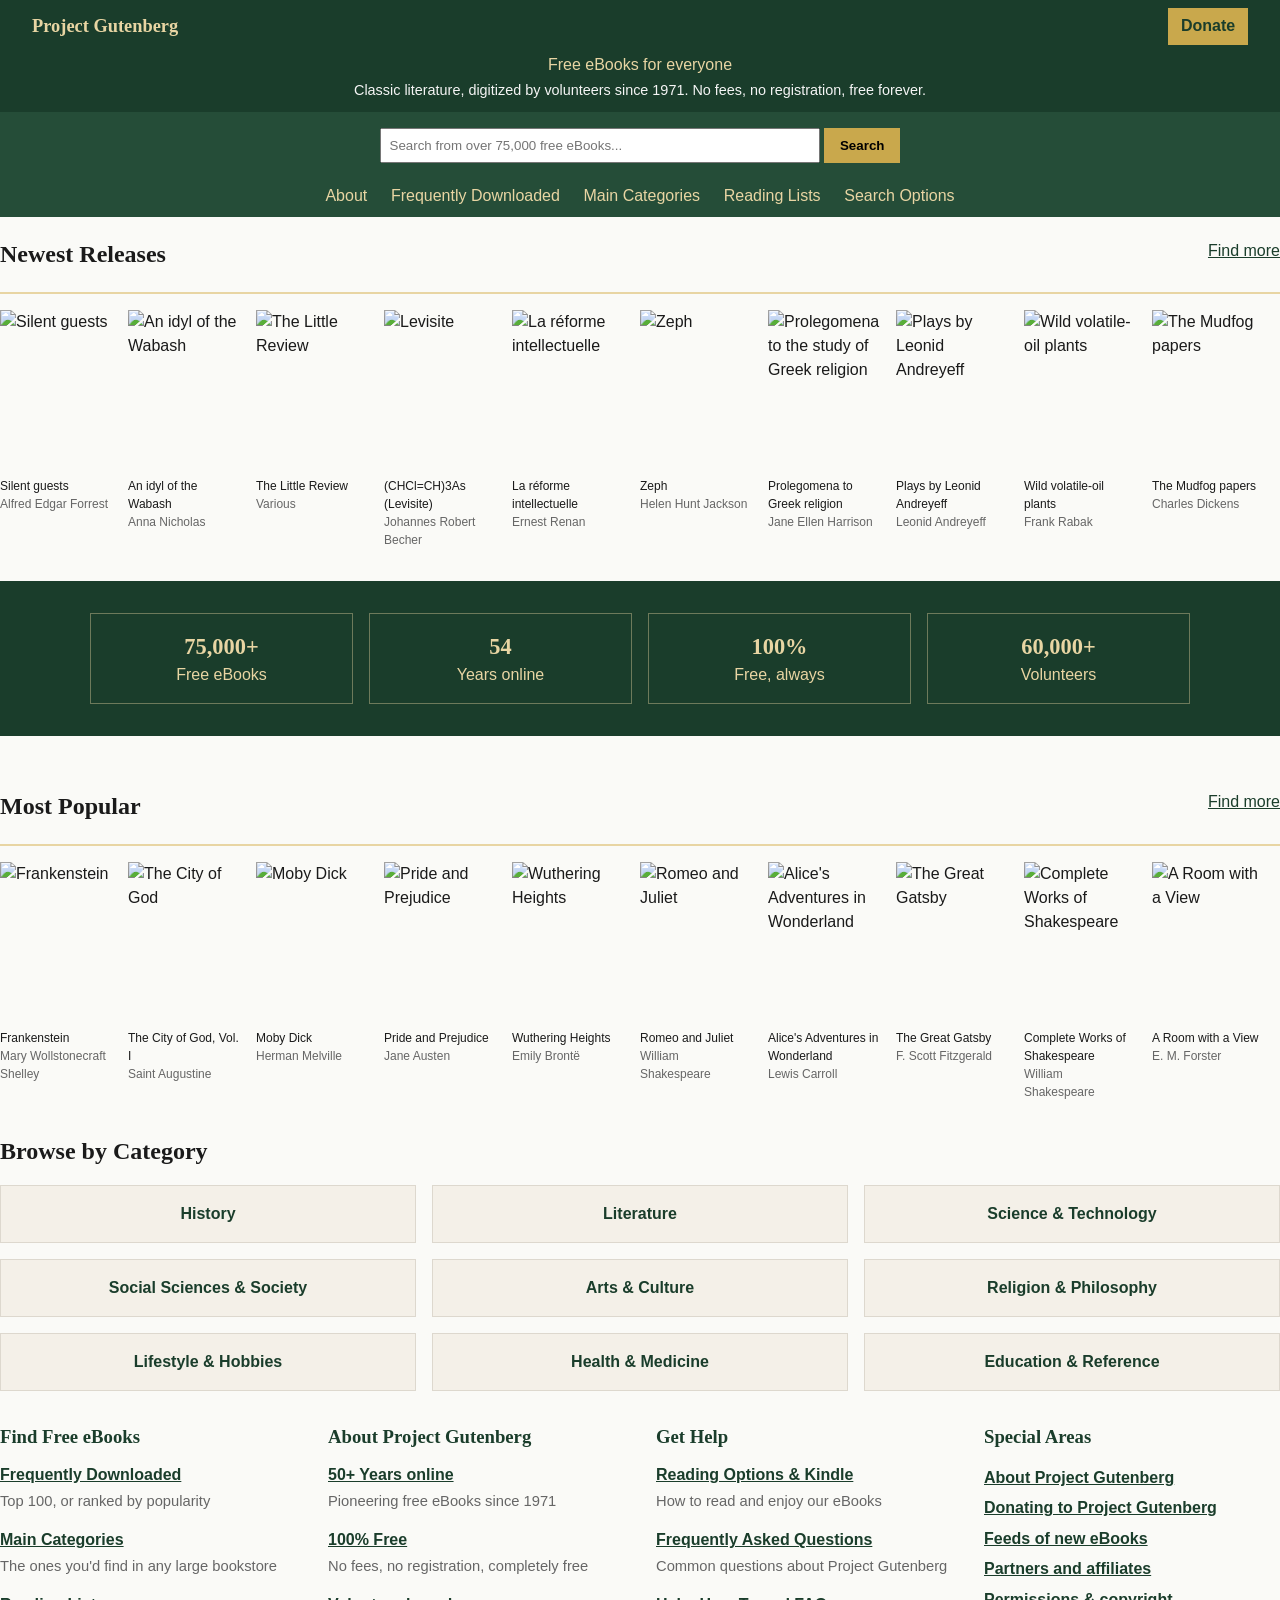
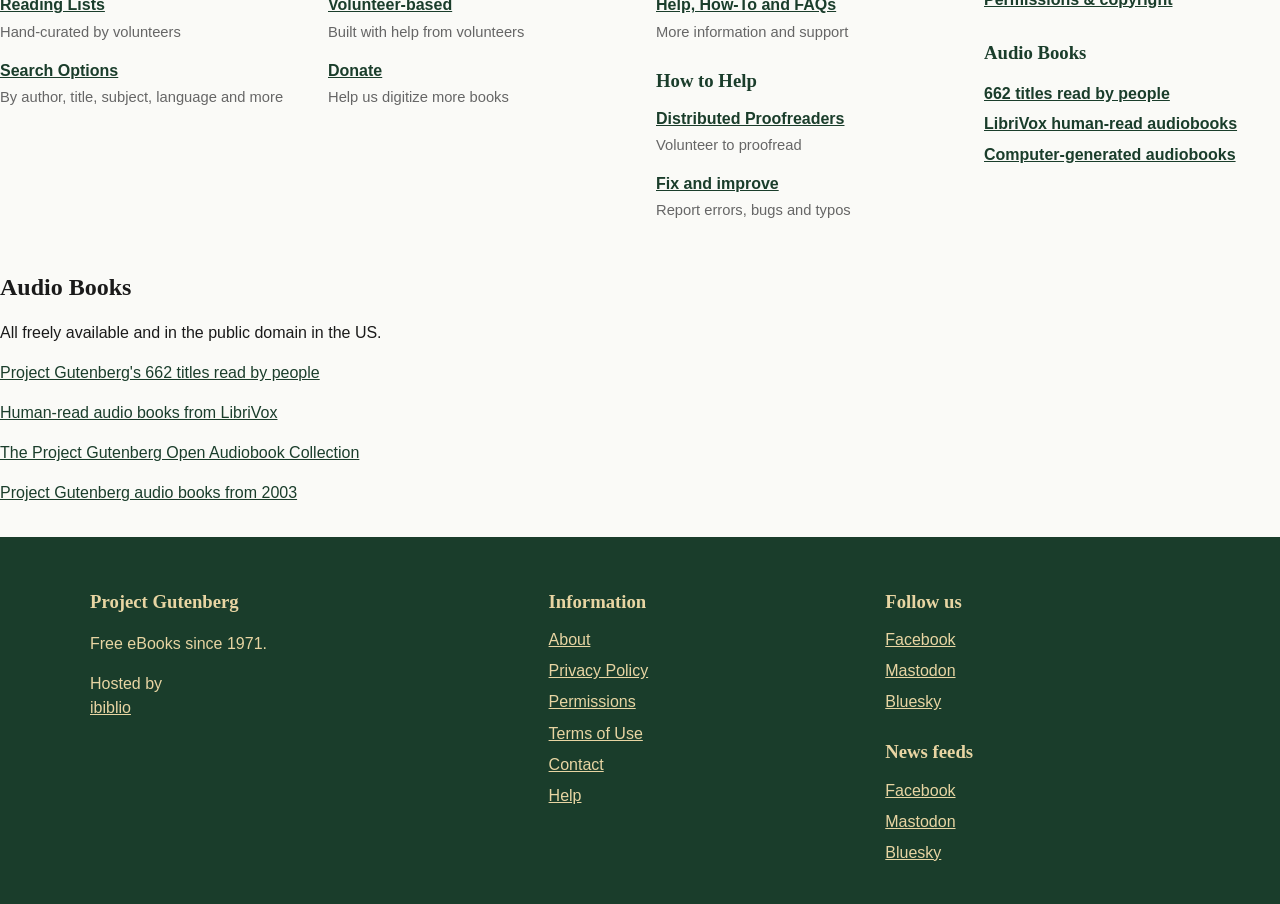
==== commit 99139d30: "updated the css and footer on all pages" ====
--- a/index.html
+++ b/index.html
@@ -40,7 +40,7 @@
       <a href="about.html">About</a>
       <a href="frequently-downloaded.html">Frequently Downloaded</a>
       <a href="main-categories.html">Main Categories</a>
-      <a href="reading-lists.html">Reading Lists</a>
+      <a href="reading-list.html">Reading Lists</a>
       <a href="search-options.html">Search Options</a>
     </nav>
   </header>
@@ -162,7 +162,7 @@
           <span class="book-author">Herman Melville</span>
         </a>
 
-        <a href="https://www.gutenberg.org/ebooks/1342" class="book-card">
+        <a href="book.html" class="book-card">
           <img src="https://www.gutenberg.org/cache/epub/1342/pg1342.cover.medium.jpg" alt="Pride and Prejudice">
           <span>Pride and Prejudice</span>
           <span class="book-author">Jane Austen</span>
@@ -264,7 +264,7 @@
         <a href="https://www.gutenberg.org/help/">Help, How-To and FAQs</a>
         <p>More information and support</p>
 
-        <h3 class="subheading">How to Help</h3>
+        <h3>How to Help</h3>
         <a href="https://www.pgdp.net">Distributed Proofreaders</a>
         <p>Volunteer to proofread</p>
 
@@ -282,7 +282,7 @@
           <a href="https://www.gutenberg.org/policy/permission.html">Permissions &amp; copyright</a>
         </div>
 
-        <h3 class="subheading">Audio Books</h3>
+        <h3>Audio Books</h3>
         <div class="link-list">
           <a href="https://www.gutenberg.org/browse/categories/1">662 titles read by people</a>
           <a href="https://librivox.org">LibriVox human-read audiobooks</a>
@@ -325,7 +325,7 @@
         <a href="https://mastodon.social/@gutenberg_org" rel="me">Mastodon</a>
         <a href="https://bsky.app/profile/gutenberg.org" rel="me">Bluesky</a>
 
-        <h3 class="footer-space">News feeds</h3>
+        <h3>News feeds</h3>
         <a href="https://www.facebook.com/gutenberg.new">Facebook</a>
         <a href="https://mastodon.social/@gutenberg_new" rel="me">Mastodon</a>
         <a href="https://bsky.app/profile/new.gutenberg.org" rel="me">Bluesky</a>
--- a/style.css
+++ b/style.css
@@ -8,8 +8,9 @@
   - replace the much more complex original Gutenberg styling with a lighter custom stylesheet
 */
 
-
-/* Removes browser's default outer spacing, sets the main font across pages*/
+/* Resets the default browser margin so the page starts flush against the edges.
+   Sets Arial as the main font, adds breathing room between lines of text,
+   gives the whole page a warm off-white background and near-black text color */
 body {
   margin: 0;
   font-family: Arial, sans-serif;
@@ -18,31 +19,42 @@
   color: #1a1a1a;
 }
 
-/* prevents images from overflowing their container, removes extra spacing under images*/
+/* Stops images from overflowing their parent container if they are too wide.
+   display: block removes the small gap that appears below images by default */
 img {
   max-width: 100%;
   display: block;
 }
 
-/* standard link color used across the site*/
+/* Sets a dark green as the default color for all links across every page */
 a {
   color: #1a3d2b;
 }
 
-/* Serif font to create a more classic look, adding space below headings */
+/* Georgia is a serif font that gives headings a more classic, literary feel —
+   fitting for a library site. The margin-bottom adds space below every heading
+   so text below it doesn't feel too cramped */
 h1, h2, h3 {
   font-family: Georgia, serif;
   margin-bottom: 0.75rem;
 }
 
-/* adds spacing spacing between major content blocks */
+/* Adds a consistent gap below every section block so
+   content areas don't run into each other */
 section {
   margin-bottom: 2rem;
 }
 
-/* header */
-
-/* dark green header (top), padding to make it shorter, flex: placing logo and button in one horizontal row, push elements left and right */
+
+/* ============================================================
+   HEADER
+   The header appears at the top of every page and contains
+   the logo, donate button, tagline, search bar, and nav links.
+   It is split into four stacked rows.
+   ============================================================ */
+
+/* Top bar: dark green background, logo on the left, donate button on the right.
+   flexbox with space-between pushes the two items to opposite ends */
 .header-top {
   background: #1a3d2b;
   padding: 0.5rem 2rem;
@@ -51,7 +63,8 @@
   align-items: center;
 }
 
-/* color, no underline, slightly larger than normal text, bold */
+/* The site name used as a text logo. Gold color stands out against the dark green.
+   No underline keeps it looking like a logo rather than a link */
 .logo {
   color: #e8d5a3;
   text-decoration: none;
@@ -60,7 +73,8 @@
   font-weight: bold;
 }
 
-/* inner spacing to make it look like a button */
+/* Gold button that links to the donation page.
+   Padding gives it the appearance of a button without using a form element */
 .donate-btn {
   background: #c9a84c;
   color: #1a3d2b;
@@ -69,6 +83,8 @@
   font-weight: bold;
 }
 
+/* Tagline row directly below the top bar, same dark green background.
+   Text is centered and uses gold and white to create a subtle hierarchy */
 .header-tagline {
   background: #1a3d2b;
   color: #e8d5a3;
@@ -76,16 +92,19 @@
   padding: 0 2rem 0.6rem;
 }
 
+/* Removes default paragraph margin so the tagline lines sit close together */
 .header-tagline p {
   margin: 0 0 0.1rem 0;
 }
 
+/* Slightly smaller and whiter than the gold line above — creates a subtitle effect */
 .header-tagline span {
   color: #f5f5f5;
   font-size: 0.9rem;
 }
 
-/* centering search bar, spacing inside the search bar area */
+/* Search bar row: slightly lighter green than the top bar to visually separate it.
+   The form is centered and capped in width so it doesn't stretch too wide */
 .header-search {
   background: #254d38;
   text-align: center;
@@ -97,24 +116,49 @@
   margin: 0 auto;
 }
 
+/* Input takes up 70% of the form width, leaving room for a submit button */
 .header-search input {
   width: 70%;
   padding: 0.5rem;
 }
 
+/* Navigation row: same lighter green as the search bar, links are centered.
+   This visually groups the search bar and nav together below the top bar */
 .header-nav {
   background: #254d38;
   text-align: center;
   padding: 0.55rem 2rem;
 }
 
+/* Nav links are gold so they stand out against the green background.
+   Horizontal margin adds breathing room between each link */
 .header-nav a {
   color: #e8d5a3;
   text-decoration: none;
   margin: 0 0.6rem;
 }
 
-/* shared blocks */
+
+/* ============================================================
+   SHARED BLOCKS
+   These classes are reused across multiple pages to keep
+   the layout consistent without repeating code.
+   ============================================================ */
+
+/* A centered content card used on most pages to group related content.
+   The warm white background and subtle border lift it off the page background.
+   Rounded corners soften the look */
+.shelf {
+  max-width: 1000px;
+  margin: 1.5rem auto;
+  padding: 1.5rem;
+  background: #fffdf9;
+  border: 1px solid #e6dfd2;
+  border-radius: 15px;
+}
+
+/* Header row inside a shelf: title on the left, a secondary link on the right.
+   The gold bottom border acts as a divider between the header and the content below */
 .shelf-header {
   display: flex;
   justify-content: space-between;
@@ -124,13 +168,16 @@
   padding-bottom: 0.5rem;
 }
 
-/* displays book cards in one row, overflow: allows horizontal scrolling if there are too many books for the screen */
+/* A horizontal row of book cards. overflow-x: auto adds a scrollbar
+   if there are more cards than fit on screen, rather than wrapping them */
 .book-row {
   display: flex;
   gap: 1rem;
   overflow-x: auto;
 }
 
+/* Each book card is a fixed 112px wide so all covers align neatly.
+   flex: 0 0 112px prevents the card from growing or shrinking in the row */
 .book-card {
   width: 112px;
   flex: 0 0 112px;
@@ -138,7 +185,8 @@
   color: #1a1a1a;
 }
 
-/* fixed width matches the card width, small text between image and text */
+/* Fixed dimensions for all cover images so they line up in a uniform grid.
+   object-fit: cover crops the image to fill the box without distorting it */
 .book-card img {
   width: 112px;
   height: 160px;
@@ -146,22 +194,31 @@
   margin-bottom: 0.4rem;
 }
 
+/* display: block puts the title and author on separate lines below the cover */
 .book-card span {
   display: block;
   font-size: 0.75rem;
 }
 
+/* Author name is slightly smaller and grey to visually separate it from the title */
 .book-author {
   color: #666;
   font-size: 0.7rem;
 }
 
-/* stats */
+
+/* ============================================================
+   STATS STRIP
+   A full-width dark green banner showing key numbers.
+   Used on the homepage and frequently downloaded page.
+   ============================================================ */
+
 .stats-strip {
   background: #1a3d2b;
   padding: 2rem;
 }
 
+/* Centers the boxes and spreads them evenly across the full width */
 .stats-grid {
   max-width: 1100px;
   margin: 0 auto;
@@ -170,6 +227,8 @@
   justify-content: space-between;
 }
 
+/* Each box takes an equal share of the available width (flex: 1).
+   The semi-transparent gold border gives structure without being too heavy */
 .stat-box {
   flex: 1;
   text-align: center;
@@ -178,13 +237,22 @@
   color: #e8d5a3;
 }
 
+/* The number is displayed larger and in Georgia to make it stand out */
 .stat-box strong {
   display: block;
   font-family: Georgia, serif;
   font-size: 1.4rem;
 }
 
-/* categories and links */
+
+/* ============================================================
+   CATEGORIES AND LINKS
+   Used on the homepage, categories page, and book detail page
+   to display groups of links in a structured grid.
+   ============================================================ */
+
+/* Three equal columns. gap adds space between each cell.
+   margin-top separates the grid from whatever heading is above it */
 .category-grid {
   display: grid;
   grid-template-columns: repeat(3, 1fr);
@@ -192,6 +260,8 @@
   margin-top: 1rem;
 }
 
+/* Each link looks like a button: warm beige background, subtle border,
+   centered text, bold weight */
 .category-grid a {
   display: block;
   background: #f4f0e8;
@@ -202,40 +272,57 @@
   font-weight: bold;
 }
 
+/* Four-column layout for the info section on the homepage.
+   Each column contains a heading and a group of related links */
 .links-section {
   display: grid;
   grid-template-columns: repeat(4, 1fr);
   gap: 2rem;
 }
 
+/* Column headings are dark green to stand out from the link text.
+   margin-top adds space above every h3 so columns with multiple groups
+   don't run the groups together */
 .links-col h3 {
   color: #1a3d2b;
-}
-
+  margin-top: 1.5rem;
+}
+
+/* The first heading in a column doesn't need top margin
+   because there's nothing above it */
+.links-col h3:first-child {
+  margin-top: 0;
+}
+
+/* Links in these columns are displayed as blocks (one per line) with
+   top margin and bold weight to make them easy to scan */
 .links-col a {
   display: block;
   margin-top: 0.75rem;
   font-weight: bold;
 }
 
+/* Description text below each link: smaller, grey, no top margin needed */
 .links-col p {
   margin-top: 0.2rem;
   color: #666;
   font-size: 0.92rem;
 }
 
-.subheading,
-.footer-space {
-  margin-top: 1.5rem;
-}
-
-/* footer */
+
+/* ============================================================
+   FOOTER
+   Appears at the bottom of every page. Dark green background
+   with a three-column grid of links.
+   ============================================================ */
+
 .site-footer {
   background: #1a3d2b;
   padding: 2rem;
   margin-top: 2rem;
 }
 
+/* Three columns: the first is slightly wider to hold the about text */
 .footer-grid {
   max-width: 1100px;
   margin: 0 auto;
@@ -244,28 +331,47 @@
   gap: 2rem;
 }
 
+/* All text and links in the footer use the same gold color for consistency */
 .site-footer h3,
 .site-footer p,
 .site-footer a {
   color: #e8d5a3;
 }
 
+/* Footer links stack vertically with a small gap between each */
 .site-footer a {
   display: block;
   margin-bottom: 0.45rem;
 }
 
-/* search page */
-main {
+/* Any h3 that is not the first one in its column gets top margin
+   to visually separate grouped sections (e.g. Follow us / News feeds) */
+.site-footer div h3:not(:first-child) {
+  margin-top: 1.5rem;
+}
+
+
+/* ============================================================
+   SEARCH OPTIONS PAGE
+   The search options page uses a centered container class
+   instead of relying on the global main tag, so it doesn't
+   accidentally affect the layout of other pages.
+   ============================================================ */
+
+/* Centers and constrains the search page content with comfortable padding */
+.search-main {
   max-width: 1000px;
   margin: 0 auto;
   padding: 2rem;
 }
 
-p {
+/* Adds space below paragraphs only inside main content areas,
+   so it doesn't accidentally affect paragraphs in the header or footer */
+main p {
   margin-bottom: 1rem;
 }
 
+/* Full-width inputs and selects with consistent padding across all form pages */
 input,
 select {
   width: 100%;
@@ -273,6 +379,7 @@
   margin-top: 0.25rem;
 }
 
+/* Gold submit buttons matching the donate button style */
 button {
   padding: 0.6rem 1rem;
   background: #c9a84c;
@@ -280,7 +387,36 @@
   font-weight: bold;
 }
 
+/* Inline links in the search/language sections sit side by side
+   with a small gap between them */
 .link-list a {
   display: inline-block;
   margin: 0.2rem 0.45rem 0.2rem 0;
+}
+
+
+/* ============================================================
+   READING LIST PAGE
+   Extra styling for the alphabetical reading list sections.
+   ============================================================ */
+
+/* Warm beige background container for each letter group,
+   with rounded corners and spacing below to separate sections */
+.letter-box {
+  background-color: #f4efe6;
+  padding: 1.5rem;
+  border-radius: 12px;
+  margin-bottom: 1rem;
+}
+
+/* When category-grid and letter-box are used together, the individual
+   link boxes get a white background and rounded corners to stand out
+   against the beige container behind them */
+.category-grid.letter-box a {
+  background-color: #ffffff;
+  border-radius: 8px;
+  padding: 12px;
+  text-align: center;
+  font-weight: 500;
+  color: #2c3e34;
 }
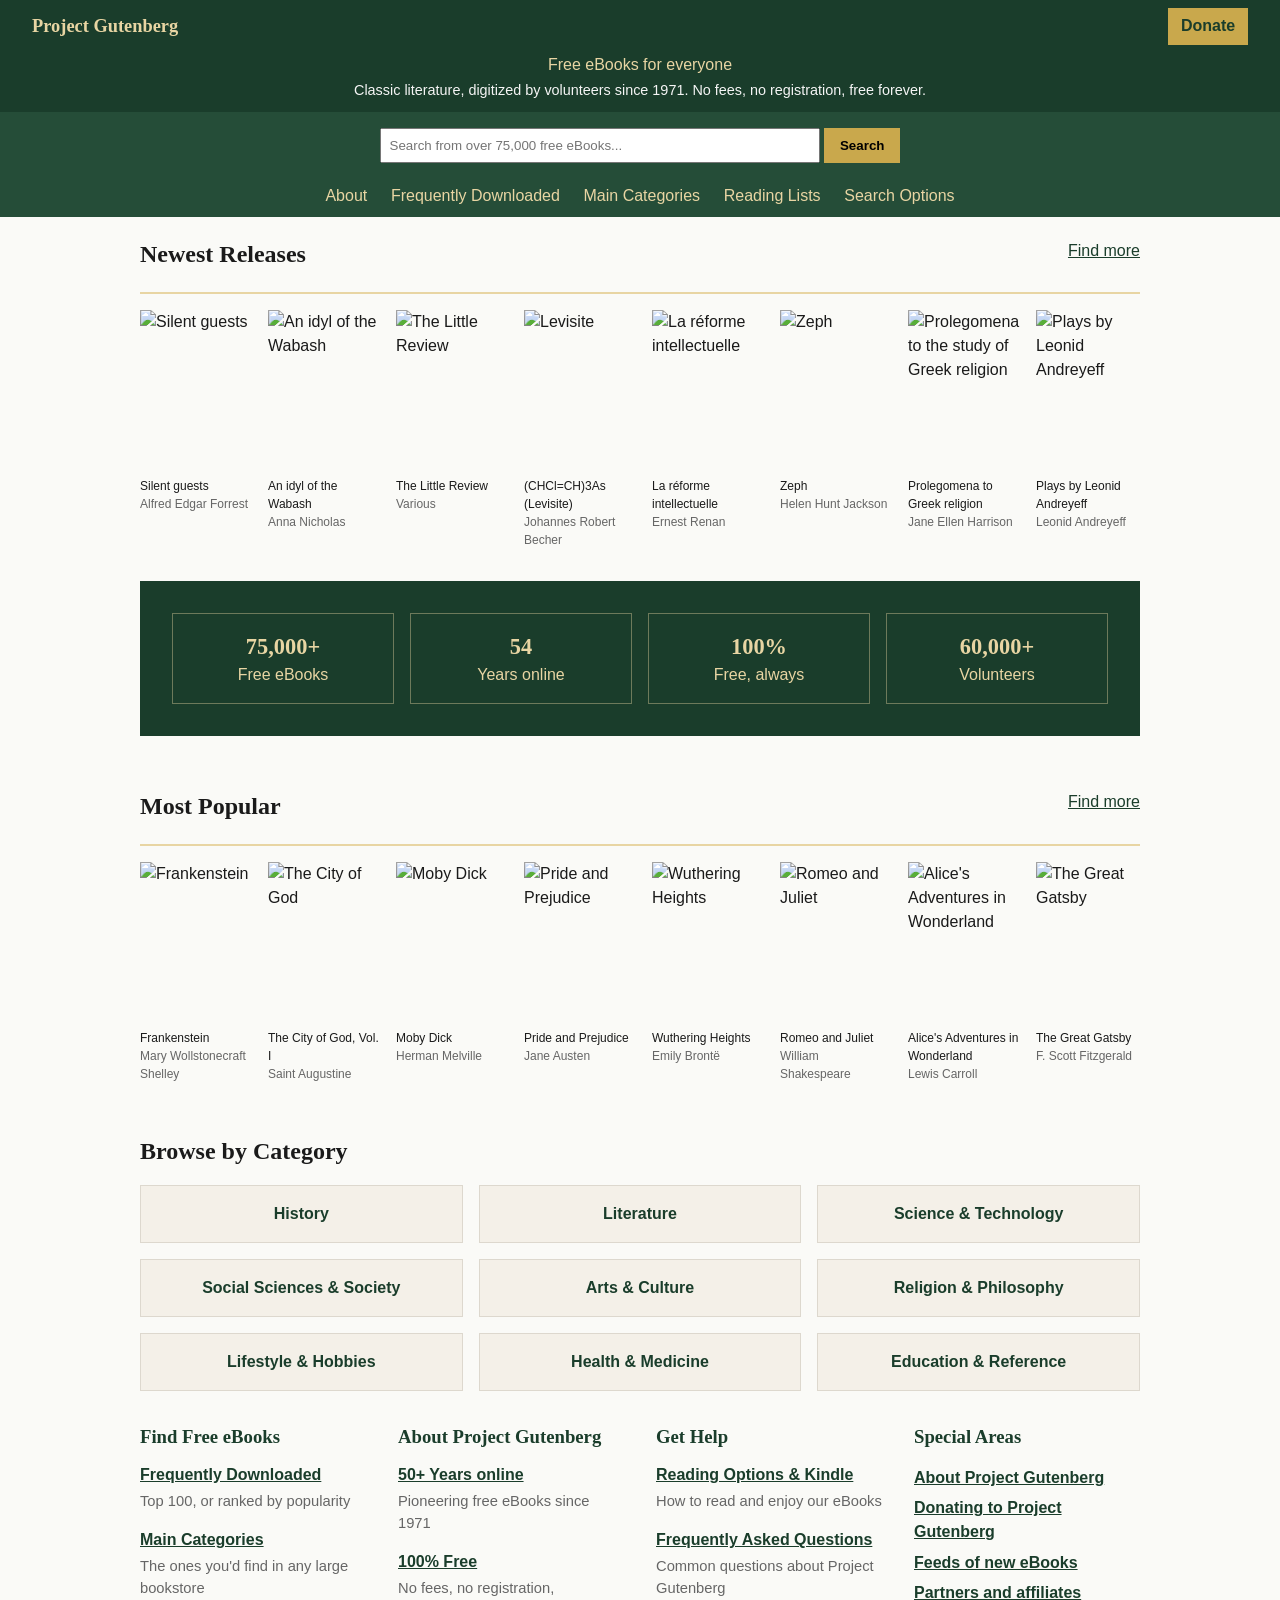
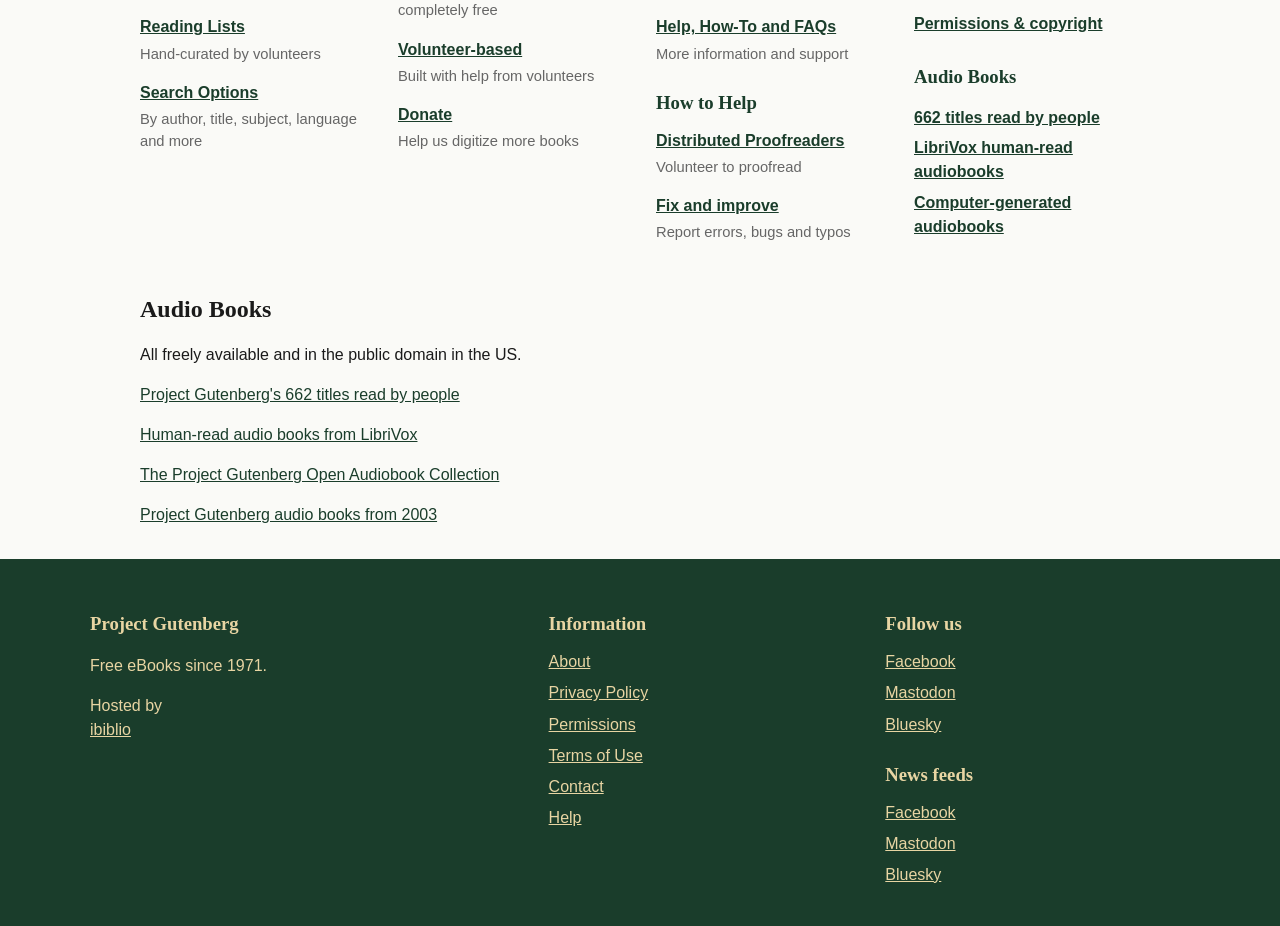
==== commit 9b44fa84: "add comments" ====
--- a/index.html
+++ b/index.html
@@ -1,33 +1,41 @@
 <!DOCTYPE html>
 <html lang="en">
 <head>
-  <!-- Basic document setup -->
-  <!-- Simplified from the original head section:
-       removed extra metadata such as Open Graph tags,
-       verification tags, favicon links, and Gutenberg global stylesheet -->
+  <!-- Basic setup for the page:
+       defines the character encoding, makes the layout responsive,
+       sets the page title, and connects the local stylesheet -->
   <meta charset="UTF-8">
   <meta name="viewport" content="width=device-width, initial-scale=1.0">
-  <!-- Original page title kept -->
+
+  <!-- Page title shown in the browser tab -->
   <title>Free eBooks | Project Gutenberg</title>
-  <!-- Used a custom local css stylesheet for the redesign-->
+
+  <!-- Link to the custom stylesheet used for the redesigned pages -->
   <link rel="stylesheet" href="style.css">
 </head>
 <body>
-  <!--Top header row with the site text logo and a donate button-->
+
+  <!-- Site header:
+       contains the logo, donate button, short introduction,
+       search bar, and the main navigation menu -->
   <header class="site-header">
+
+    <!-- Top row of the header with the text logo on the left
+         and the donate button on the right -->
     <div class="header-top">
       <a href="index.html" class="logo">Project Gutenberg</a>
       <a href="https://www.gutenberg.org/donate/" class="donate-btn">Donate</a>
     </div>
 
-    <!--Intro/tagline area-->
-    <!--This replaces the original slogan + sub-slogan block with a shorter summary on the top of the search bar-->
+    <!-- Introductory tagline area:
+         gives a short summary of what Project Gutenberg is -->
     <div class="header-tagline">
       <p>Free eBooks for everyone</p>
       <span>Classic literature, digitized by volunteers since 1971. No fees, no registration, free forever.</span>
     </div>
 
-    <!--Same function as original search form, but simple-->
+    <!-- Search bar:
+         sends the search query directly to the real Project Gutenberg search page -->
     <div class="header-search">
       <form method="get" action="https://www.gutenberg.org/ebooks/search/">
         <input type="text" name="query" placeholder="Search from over 75,000 free eBooks...">
@@ -35,7 +43,8 @@
       </form>
     </div>
 
-    <!--main navigation bar to the redesigned pages-->
+    <!-- Main navigation menu:
+         links to the other redesigned pages in the project -->
     <nav class="header-nav">
       <a href="about.html">About</a>
       <a href="frequently-downloaded.html">Frequently Downloaded</a>
@@ -45,13 +54,18 @@
     </nav>
   </header>
 
+  <!-- Main content of the homepage -->
   <main>
+
+    <!-- Newest releases section:
+         shows recently added eBooks as clickable book cards -->
     <section>
       <div class="shelf-header">
         <h2>Newest Releases</h2>
         <a href="https://www.gutenberg.org/ebooks/search/?sort_order=release_date">Find more</a>
       </div>
 
+      <!-- Row of book cards for the newest releases (from the week we were working on it) -->
       <div class="book-row">
         <a href="https://www.gutenberg.org/ebooks/78254" class="book-card">
           <img src="https://www.gutenberg.org/cache/epub/78254/pg78254.cover.medium.jpg" alt="Silent guests">
@@ -115,7 +129,8 @@
       </div>
     </section>
 
-    <!--Newly added section that summarizes key Gutenberg facts in a more modern way-->
+    <!-- Statistics strip:
+         highlights a few important numbers about Project Gutenberg -->
     <section class="stats-strip">
       <div class="stats-grid">
         <div class="stat-box">
@@ -137,12 +152,15 @@
       </div>
     </section>
 
+    <!-- Most popular books section:
+         shows famous and frequently downloaded eBooks -->
     <section>
       <div class="shelf-header">
         <h2>Most Popular</h2>
         <a href="https://www.gutenberg.org/ebooks/search/?sort_order=downloads">Find more</a>
       </div>
 
+      <!-- Row of book cards for popular books -->
       <div class="book-row">
         <a href="https://www.gutenberg.org/ebooks/84" class="book-card">
           <img src="https://www.gutenberg.org/cache/epub/84/pg84.cover.medium.jpg" alt="Frankenstein">
@@ -162,6 +180,7 @@
           <span class="book-author">Herman Melville</span>
         </a>
 
+        <!-- This card links to a local book detail page instead of the Gutenberg site - the book page that we redesigned -->
         <a href="book.html" class="book-card">
           <img src="https://www.gutenberg.org/cache/epub/1342/pg1342.cover.medium.jpg" alt="Pride and Prejudice">
           <span>Pride and Prejudice</span>
@@ -206,6 +225,8 @@
       </div>
     </section>
 
+    <!-- Category section:
+         gives quick links to large subject areas on Project Gutenberg -->
     <section>
       <h2>Browse by Category</h2>
       <div class="category-grid">
@@ -221,7 +242,9 @@
       </div>
     </section>
 
-    <!--This section combines and simplifies several original homepage info boxes-->
+    <!-- Link section:
+         groups many useful homepage links into columns
+         to make the layout cleaner and easier to scan -->
     <section class="links-section">
       <div class="links-col">
         <h3>Find Free eBooks</h3>
@@ -274,6 +297,8 @@
 
       <div class="links-col">
         <h3>Special Areas</h3>
+
+        <!-- Simple grouped link list without short descriptions underneath -->
         <div class="link-list">
           <a href="https://www.gutenberg.org/about/">About Project Gutenberg</a>
           <a href="https://www.gutenberg.org/donate/">Donating to Project Gutenberg</a>
@@ -291,6 +316,8 @@
       </div>
     </section>
 
+    <!-- Separate audio books section:
+         gives direct links to the different audiobook options -->
     <section>
       <h2>Audio Books</h2>
       <p>All freely available and in the public domain in the US.</p>
@@ -301,14 +328,19 @@
     </section>
   </main>
 
+  <!-- Site footer:
+       contains brief project info, policy links, and social media/news links -->
   <footer class="site-footer">
     <div class="footer-grid">
+
+      <!-- Short project description -->
       <div>
         <h3>Project Gutenberg</h3>
         <p>Free eBooks since 1971.</p>
         <p>Hosted by <a href="https://www.ibiblio.org/">ibiblio</a></p>
       </div>
 
+      <!-- Information and policy links -->
       <div>
         <h3>Information</h3>
         <a href="https://www.gutenberg.org/about/">About</a>
@@ -319,6 +351,7 @@
         <a href="https://www.gutenberg.org/help/">Help</a>
       </div>
 
+      <!-- Social media and news feed links -->
       <div>
         <h3>Follow us</h3>
         <a href="https://www.facebook.com/project.gutenberg">Facebook</a>
--- a/style.css
+++ b/style.css
@@ -1,15 +1,15 @@
 /* 
   GLOBAL PAGE STYLING
-  These rules set the basic look of the whole website.
+  These rules set the basic look of the whole redesigned website.
 
   Purpose:
   - create a clean and readable base style for all pages
   - keep the design simple and consistent across the redesigned pages
-  - replace the much more complex original Gutenberg styling with a lighter custom stylesheet
+  - replace the much more complex original Gutenberg styling with a lighter css custom-made stylesheet
 */
 
 /* Resets the default browser margin so the page starts flush against the edges.
-   Sets Arial as the main font, adds breathing room between lines of text,
+   Sets Arial as the main font, adds room between lines of text,
    gives the whole page a warm off-white background and near-black text color */
 body {
   margin: 0;
@@ -31,7 +31,14 @@
   color: #1a3d2b;
 }
 
-/* Georgia is a serif font that gives headings a more classic, literary feel —
+/*the page content margin to make sure the content is not full-width of the screen*/
+main {
+  max-width: 1000px;
+  margin: 0 auto;
+  padding: 0 2rem;
+}
+
+/* Georgia is a serif font that gives headings a more classic, literary feel, which is
    fitting for a library site. The margin-bottom adds space below every heading
    so text below it doesn't feel too cramped */
 h1, h2, h3 {
@@ -45,11 +52,28 @@
   margin-bottom: 2rem;
 }
 
+.toggle-title::after {
+  content: " ▾";
+  font-size: 0.9em;
+}
+
+.toggle-title:hover {
+  text-decoration: underline;
+  cursor: pointer;
+}
+
+.toggle-content {
+  display: none;
+}
+
+.toggle-content.is-open {
+  display: block;
+}
 
 /* ============================================================
    HEADER
    The header appears at the top of every page and contains
-   the logo, donate button, tagline, search bar, and nav links.
+   the logo, donate button, tagline, search bar, and navigation links.
    It is split into four stacked rows.
    ============================================================ */
 
